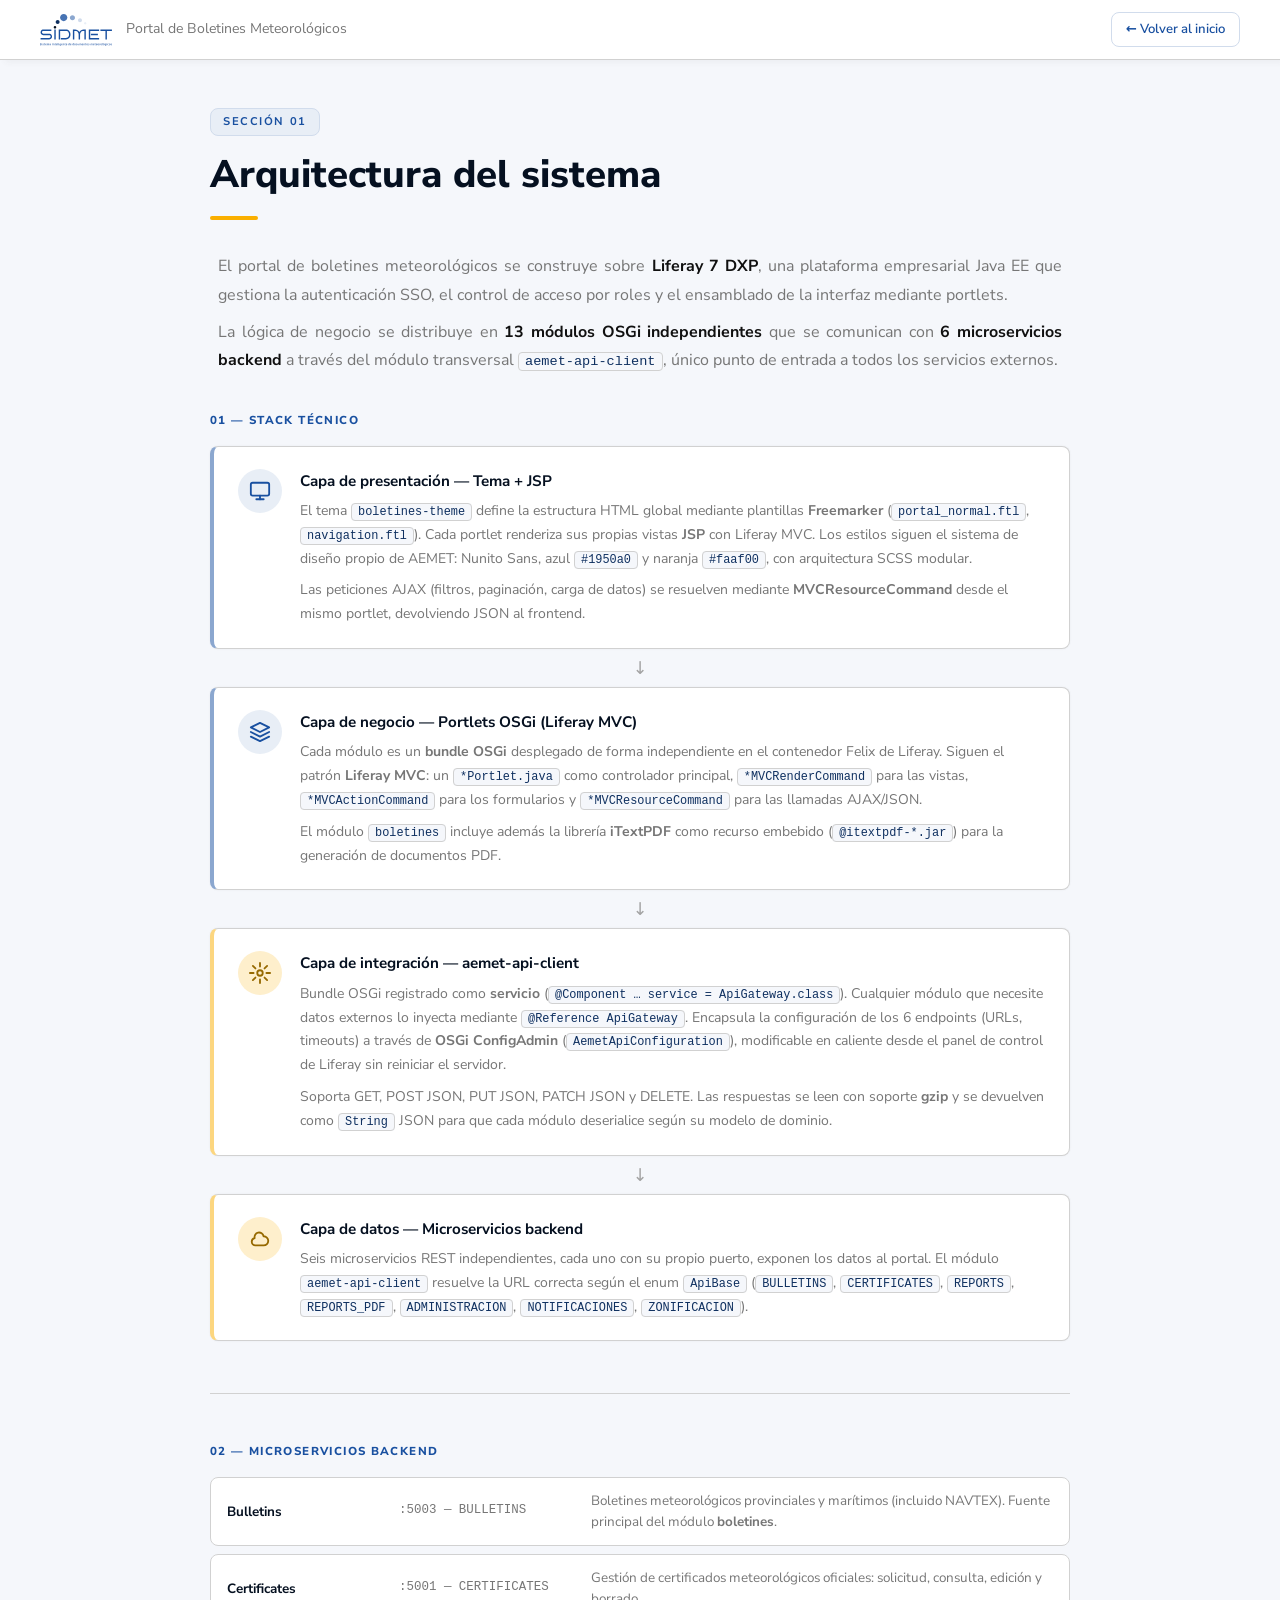
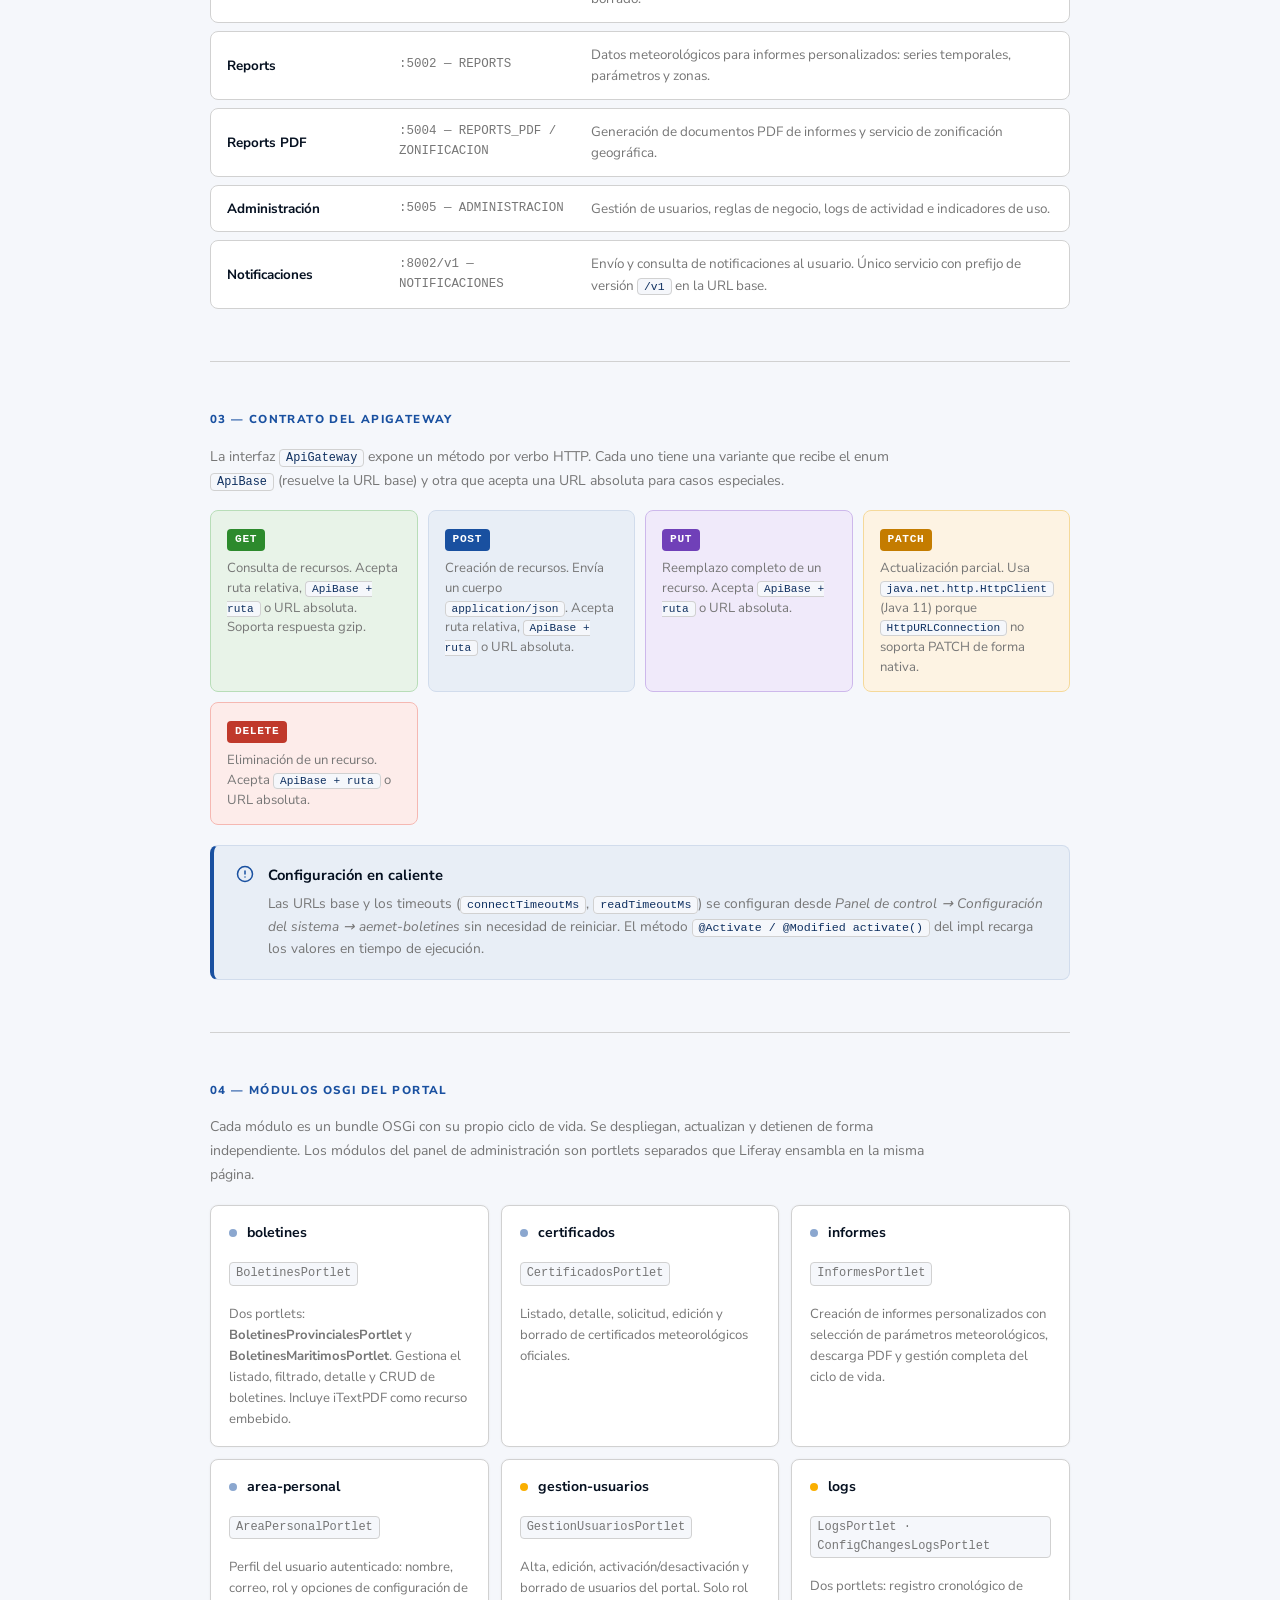
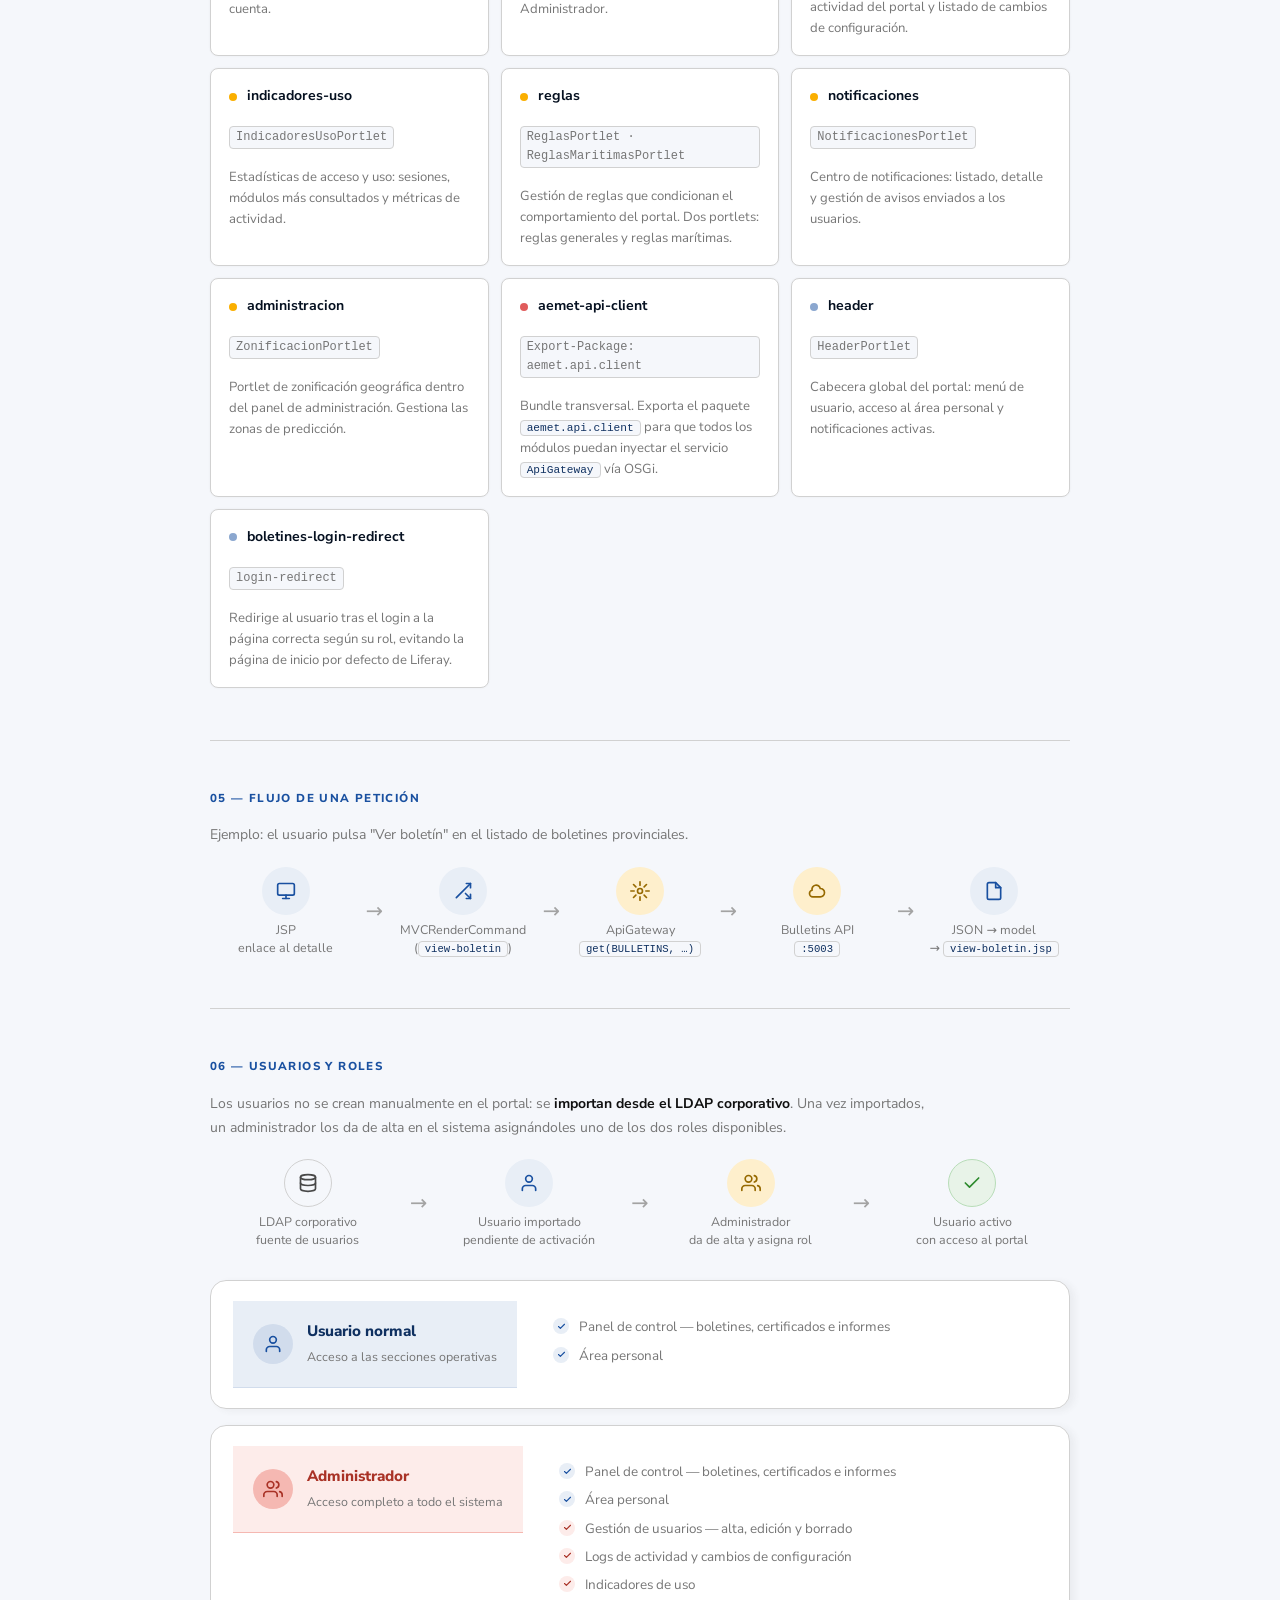
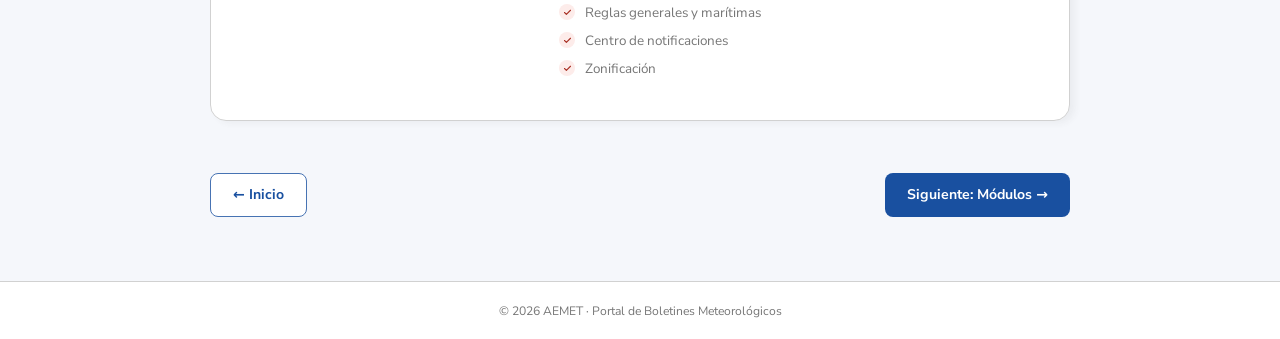
==== arquitectura.html @ 23fde0a8 "Presentación inicial SIDMET Guía interactiva paso a paso del portal AEMET Boletines: boletines provi" ====
<!DOCTYPE html>
<html lang="es">
<head>
  <meta charset="UTF-8" />
  <meta name="viewport" content="width=device-width, initial-scale=1.0" />
  <title>Arquitectura del Sistema – AEMET Boletines</title>
  <link rel="preconnect" href="https://fonts.googleapis.com" />
  <link rel="preconnect" href="https://fonts.gstatic.com" crossorigin />
  <link href="https://fonts.googleapis.com/css2?family=Nunito+Sans:wght@300;400;600;700;800&display=swap" rel="stylesheet" />
  <link rel="stylesheet" href="css/styles.css" />
  <style>

    /* ---- Sección ---- */
    .arch-section {
      margin-bottom: 52px;
    }
    .arch-section-title {
      font-size: 0.72rem;
      font-weight: 800;
      letter-spacing: 0.12em;
      text-transform: uppercase;
      color: var(--blue-500);
      margin-bottom: 16px;
    }

    /* ---- Capas del stack ---- */
    .stack {
      display: flex;
      flex-direction: column;
      gap: 0;
    }
    .stack-layer {
      background: var(--bg-base);
      border: 1px solid var(--border-soft);
      border-left: 4px solid var(--blue-300);
      border-radius: var(--r-sm);
      padding: 22px 24px;
      display: flex;
      align-items: flex-start;
      gap: 18px;
      box-shadow: var(--shadow-xs);
      animation: fadeUp 0.4s ease both;
      transition: border-left-color var(--t-sm), box-shadow var(--t-sm);
    }
    .stack-layer:hover { border-left-color: var(--blue-500); box-shadow: var(--shadow-md); }
    .stack-layer.orange { border-left-color: var(--orange-300); }
    .stack-layer.orange:hover { border-left-color: var(--orange-500); }
    .stack-icon {
      flex-shrink: 0;
      width: 44px; height: 44px;
      border-radius: var(--r-xl);
      display: flex; align-items: center; justify-content: center;
    }
    .stack-body { flex: 1; }
    .stack-body h3 {
      font-size: 0.95rem; font-weight: 700; margin-bottom: 6px; color: var(--blue-900);
    }
    .stack-body p {
      font-size: 0.875rem; color: var(--text-sec); line-height: 1.7; margin: 0;
    }
    .stack-body p + p { margin-top: 8px; }
    .stack-arrow {
      display: flex; align-items: center; justify-content: center;
      padding: 5px 0; color: var(--grey-300); font-size: 1.1rem; user-select: none;
    }

    /* ---- Módulos grid ---- */
    .modules-grid {
      display: grid;
      grid-template-columns: repeat(auto-fill, minmax(260px, 1fr));
      gap: 12px;
    }
    .module-card {
      background: var(--bg-base);
      border: 1px solid var(--border-soft);
      border-radius: var(--r-sm);
      padding: 16px 18px;
      box-shadow: var(--shadow-xs);
      animation: fadeUp 0.35s ease both;
      transition: box-shadow var(--t-sm), border-color var(--t-sm);
    }
    .module-card:hover { box-shadow: var(--shadow-md); border-color: var(--blue-200); }
    .module-card-head {
      display: flex; align-items: center; gap: 10px; margin-bottom: 8px;
    }
    .module-dot {
      width: 8px; height: 8px; border-radius: 50%; flex-shrink: 0;
      background: var(--blue-300);
    }
    .module-dot.orange { background: var(--orange-500); }
    .module-dot.red { background: #e05c5c; }
    .module-card-name {
      font-size: 0.88rem; font-weight: 700; color: var(--blue-900);
    }
    .module-card-sym {
      font-size: 0.75rem; color: var(--text-sec); font-family: monospace;
      background: var(--grey-100); border: 1px solid var(--border-soft);
      border-radius: 4px; padding: 1px 6px; margin-bottom: 8px;
    }
    .module-card p {
      font-size: 0.82rem; color: var(--text-sec); line-height: 1.6; margin: 0;
    }

    /* ---- Microservicios table ---- */
    .services-list {
      display: flex;
      flex-direction: column;
      gap: 8px;
    }
    .service-row {
      display: grid;
      grid-template-columns: 160px 180px 1fr;
      gap: 12px;
      align-items: center;
      background: var(--bg-base);
      border: 1px solid var(--border-soft);
      border-radius: var(--r-sm);
      padding: 12px 16px;
      font-size: 0.84rem;
      animation: fadeUp 0.35s ease both;
    }
    .service-row:hover { border-color: var(--blue-200); }
    .service-name { font-weight: 700; color: var(--blue-900); }
    .service-url  { font-family: monospace; font-size: 0.78rem; color: var(--text-sec); }
    .service-desc { color: var(--text-sec); }
    @media (max-width: 680px) {
      .service-row { grid-template-columns: 1fr; }
    }

    /* ---- HTTP methods ---- */
    .methods-grid {
      display: grid;
      grid-template-columns: repeat(auto-fill, minmax(180px, 1fr));
      gap: 10px;
    }
    .method-card {
      border-radius: var(--r-sm);
      padding: 14px 16px;
      animation: fadeUp 0.35s ease both;
    }
    .method-badge {
      display: inline-block;
      font-size: 0.7rem; font-weight: 800; letter-spacing: 0.06em;
      font-family: monospace;
      padding: 2px 8px; border-radius: 4px; margin-bottom: 8px;
    }
    .method-card.get   { background: #e8f3e8; border: 1px solid #b8ddb8; }
    .method-card.get   .method-badge { background: #2d8a2d; color: #fff; }
    .method-card.post  { background: var(--blue-100); border: 1px solid var(--blue-200); }
    .method-card.post  .method-badge { background: var(--blue-500); color: #fff; }
    .method-card.patch { background: #fdf3e3; border: 1px solid #f5d99a; }
    .method-card.patch .method-badge { background: #c47c00; color: #fff; }
    .method-card.put   { background: #f0eafa; border: 1px solid #cdb8eb; }
    .method-card.put   .method-badge { background: #7040b8; color: #fff; }
    .method-card.delete{ background: #fdecea; border: 1px solid #f5b8b2; }
    .method-card.delete .method-badge { background: #c0392b; color: #fff; }
    .method-card p { font-size: 0.82rem; color: var(--text-sec); margin: 0; line-height: 1.5; }

    /* ---- Roles ---- */
    .roles-grid {
      display: flex;
      flex-direction: column;
      gap: 16px;
    }
    .role-card {
      background: var(--bg-base);
      border: 1px solid var(--border-soft);
      border-radius: var(--r-md);
      overflow: hidden;
      box-shadow: var(--shadow-sm);
      animation: fadeUp 0.35s ease both;
      transition: box-shadow var(--t-sm);
    }
    .role-card:hover { box-shadow: var(--shadow-md); }
    .role-card-header {
      display: flex;
      align-items: center;
      gap: 14px;
      padding: 18px 20px;
    }
    .role-card-header.user  { background: var(--blue-100); border-bottom: 1px solid var(--blue-200); }
    .role-card-header.admin { background: #fdecea; border-bottom: 1px solid #f5b8b2; }
    .role-card-avatar {
      width: 40px; height: 40px; border-radius: 50%;
      display: flex; align-items: center; justify-content: center;
      flex-shrink: 0;
    }
    .role-card-header.user  .role-card-avatar { background: var(--blue-200); }
    .role-card-header.admin .role-card-avatar { background: #f5b8b2; }
    .role-card-header-body {}
    .role-card-header-body strong {
      display: block; font-size: 0.95rem; font-weight: 800; color: var(--blue-900);
    }
    .role-card-header.user  .role-card-header-body strong { color: var(--blue-700); }
    .role-card-header.admin .role-card-header-body strong { color: #a93226; }
    .role-card-header-body span {
      font-size: 0.78rem; color: var(--text-sec);
    }
    .role-card-body { padding: 16px 20px 20px; }
    .role-perm-list { list-style: none; margin: 0; padding: 0; display: flex; flex-direction: column; gap: 8px; }
    .role-perm-list li {
      display: flex; align-items: flex-start; gap: 10px;
      font-size: 0.84rem; color: var(--text-sec); line-height: 1.5;
    }
    .role-perm-list li .perm-icon {
      flex-shrink: 0; margin-top: 1px;
      width: 16px; height: 16px; border-radius: 50%;
      display: flex; align-items: center; justify-content: center;
    }
    .role-perm-list.user-perms  li .perm-icon { background: var(--blue-100); }
    .role-perm-list.admin-perms li .perm-icon { background: #fdecea; }
    .role-perm-list.admin-perms li.shared .perm-icon { background: var(--blue-100); }
    .role-perm-list li .perm-icon svg { width: 9px; height: 9px; }

    /* ---- Flow diagram ---- */
    .flow {
      display: flex;
      flex-wrap: wrap;
      gap: 0;
      align-items: center;
    }
    .flow-step {
      display: flex;
      flex-direction: column;
      align-items: center;
      text-align: center;
      gap: 6px;
      flex: 1;
      min-width: 100px;
    }
    .flow-circle {
      width: 48px; height: 48px;
      border-radius: 50%;
      display: flex; align-items: center; justify-content: center;
      font-size: 0.78rem; font-weight: 800; flex-shrink: 0;
    }
    .flow-label { font-size: 0.78rem; color: var(--text-sec); line-height: 1.4; }
    .flow-arrow {
      color: var(--grey-300); font-size: 1.3rem; padding: 0 4px; flex-shrink: 0;
      align-self: center;
    }
    @media (max-width: 600px) {
      .flow { flex-direction: column; }
      .flow-arrow { transform: rotate(90deg); }
    }

    /* ---- Info box ---- */
    .info-box {
      display: flex;
      align-items: flex-start;
      gap: 14px;
      background: var(--blue-100);
      border: 1px solid var(--blue-200);
      border-left: 4px solid var(--blue-500);
      border-radius: var(--r-sm);
      padding: 18px 22px;
      margin-bottom: 40px;
      animation: fadeUp 0.4s ease 0.1s both;
    }
    .info-box-icon { flex-shrink: 0; margin-top: 1px; color: var(--blue-500); }
    .info-box strong { display: block; font-size: 0.92rem; font-weight: 700; margin-bottom: 5px; color: var(--blue-900); }
    .info-box p { font-size: 0.86rem; color: var(--text-sec); line-height: 1.65; margin: 0; }

    /* ---- Page nav ---- */
    .page-nav-footer {
      display: flex; justify-content: space-between;
      gap: 12px; flex-wrap: wrap; margin-top: 12px;
    }
    .page-nav-btn {
      display: inline-flex; align-items: center;
      padding: 10px 22px; border-radius: var(--r-sm);
      font-size: 0.88rem; font-weight: 700; font-family: var(--font);
      transition: var(--t-sm);
    }
    .page-nav-btn.primary  { background: var(--blue-500); color: var(--white); }
    .page-nav-btn.primary:hover  { background: var(--blue-700); transform: translateX(2px); }
    .page-nav-btn.secondary { border: 1px solid var(--blue-400); color: var(--blue-500); background: var(--white); }
    .page-nav-btn.secondary:hover { background: var(--blue-700); border-color: var(--blue-700); color: var(--white); }

    /* ---- Divider ---- */
    .section-divider {
      border: none; border-top: 1px solid var(--border-soft); margin: 48px 0;
    }
    code {
      font-family: monospace; font-size: 0.85em;
      background: var(--grey-100); border: 1px solid var(--border-soft);
      border-radius: 4px; padding: 1px 6px; color: var(--blue-700);
    }
  </style>
</head>
<body>

  <header class="site-header">
    <div class="header-inner">
      <a href="index.html"><img class="site-logo" src="img/logo.svg" alt="AEMET" /></a>
      <span class="header-subtitle">Portal de Boletines Meteorológicos</span>
    </div>
    <a href="index.html" class="back-btn">← Volver al inicio</a>
  </header>

  <main class="page-wrapper">
    <div class="page-container">

      <div class="page-tag">Sección 01</div>
      <h1 class="page-title">Arquitectura del sistema</h1>
      <div class="page-divider"></div>

      <p style="font-size:1rem;color:var(--text-sec);line-height:1.8;margin-bottom:8px;text-align:justify;padding:0 8px;">
        El portal de boletines meteorológicos se construye sobre <strong style="color:var(--text-base)">Liferay 7 DXP</strong>,
        una plataforma empresarial Java EE que gestiona la autenticación SSO, el control de acceso por roles y el
        ensamblado de la interfaz mediante portlets.
      </p>
      <p style="font-size:1rem;color:var(--text-sec);line-height:1.8;margin-bottom:36px;text-align:justify;padding:0 8px;">
        La lógica de negocio se distribuye en <strong style="color:var(--text-base)">13 módulos OSGi independientes</strong>
        que se comunican con <strong style="color:var(--text-base)">6 microservicios backend</strong> a través del módulo
        transversal <code>aemet-api-client</code>, único punto de entrada a todos los servicios externos.
      </p>


      <!-- ═══════════════════════════════════════════
           1. STACK DE CAPAS
      ════════════════════════════════════════════ -->
      <div class="arch-section">
        <div class="arch-section-title">01 — Stack técnico</div>

        <div class="stack">

          <div class="stack-layer" style="animation-delay:0s">
            <div class="stack-icon" style="background:var(--blue-100);">
              <svg xmlns="http://www.w3.org/2000/svg" width="22" height="22" viewBox="0 0 24 24" fill="none" stroke="#1950a0" stroke-width="2" stroke-linecap="round" stroke-linejoin="round"><rect x="2" y="3" width="20" height="14" rx="2"/><line x1="8" y1="21" x2="16" y2="21"/><line x1="12" y1="17" x2="12" y2="21"/></svg>
            </div>
            <div class="stack-body">
              <h3>Capa de presentación — Tema + JSP</h3>
              <p>El tema <code>boletines-theme</code> define la estructura HTML global mediante plantillas <strong>Freemarker</strong>
                (<code>portal_normal.ftl</code>, <code>navigation.ftl</code>). Cada portlet renderiza sus propias vistas
                <strong>JSP</strong> con Liferay MVC. Los estilos siguen el sistema de diseño propio de AEMET: Nunito Sans,
                azul <code>#1950a0</code> y naranja <code>#faaf00</code>, con arquitectura SCSS modular.</p>
              <p>Las peticiones AJAX (filtros, paginación, carga de datos) se resuelven mediante
                <strong>MVCResourceCommand</strong> desde el mismo portlet, devolviendo JSON al frontend.</p>
            </div>
          </div>

          <div class="stack-arrow">↓</div>

          <div class="stack-layer" style="animation-delay:0.07s">
            <div class="stack-icon" style="background:var(--blue-100);">
              <svg xmlns="http://www.w3.org/2000/svg" width="22" height="22" viewBox="0 0 24 24" fill="none" stroke="#1950a0" stroke-width="2" stroke-linecap="round" stroke-linejoin="round"><path d="M12 2L2 7l10 5 10-5-10-5z"/><path d="M2 17l10 5 10-5"/><path d="M2 12l10 5 10-5"/></svg>
            </div>
            <div class="stack-body">
              <h3>Capa de negocio — Portlets OSGi (Liferay MVC)</h3>
              <p>Cada módulo es un <strong>bundle OSGi</strong> desplegado de forma independiente en el contenedor Felix de
                Liferay. Siguen el patrón <strong>Liferay MVC</strong>: un <code>*Portlet.java</code> como controlador
                principal, <code>*MVCRenderCommand</code> para las vistas, <code>*MVCActionCommand</code> para los
                formularios y <code>*MVCResourceCommand</code> para las llamadas AJAX/JSON.</p>
              <p>El módulo <code>boletines</code> incluye además la librería <strong>iTextPDF</strong> como recurso
                embebido (<code>@itextpdf-*.jar</code>) para la generación de documentos PDF.</p>
            </div>
          </div>

          <div class="stack-arrow">↓</div>

          <div class="stack-layer orange" style="animation-delay:0.14s">
            <div class="stack-icon" style="background:var(--orange-200);">
              <svg xmlns="http://www.w3.org/2000/svg" width="22" height="22" viewBox="0 0 24 24" fill="none" stroke="#966900" stroke-width="2" stroke-linecap="round" stroke-linejoin="round"><circle cx="12" cy="12" r="3"/><path d="M12 1v4M12 19v4M4.22 4.22l2.83 2.83M16.95 16.95l2.83 2.83M1 12h4M19 12h4M4.22 19.78l2.83-2.83M16.95 7.05l2.83-2.83"/></svg>
            </div>
            <div class="stack-body">
              <h3>Capa de integración — aemet-api-client</h3>
              <p>Bundle OSGi registrado como <strong>servicio</strong> (<code>@Component … service = ApiGateway.class</code>).
                Cualquier módulo que necesite datos externos lo inyecta mediante <code>@Reference ApiGateway</code>.
                Encapsula la configuración de los 6 endpoints (URLs, timeouts) a través de <strong>OSGi ConfigAdmin</strong>
                (<code>AemetApiConfiguration</code>), modificable en caliente desde el panel de control de Liferay sin
                reiniciar el servidor.</p>
              <p>Soporta GET, POST JSON, PUT JSON, PATCH JSON y DELETE. Las respuestas se leen con soporte
                <strong>gzip</strong> y se devuelven como <code>String</code> JSON para que cada módulo
                deserialice según su modelo de dominio.</p>
            </div>
          </div>

          <div class="stack-arrow">↓</div>

          <div class="stack-layer orange" style="animation-delay:0.21s">
            <div class="stack-icon" style="background:var(--orange-200);">
              <svg xmlns="http://www.w3.org/2000/svg" width="22" height="22" viewBox="0 0 24 24" fill="none" stroke="#966900" stroke-width="2" stroke-linecap="round" stroke-linejoin="round"><path d="M3 15a4 4 0 004 4h9a5 5 0 10-.1-9.999 5.002 5.002 0 10-9.78 2.096A4.001 4.001 0 003 15z"/></svg>
            </div>
            <div class="stack-body">
              <h3>Capa de datos — Microservicios backend</h3>
              <p>Seis microservicios REST independientes, cada uno con su propio puerto, exponen los datos al portal.
                El módulo <code>aemet-api-client</code> resuelve la URL correcta según el enum <code>ApiBase</code>
                (<code>BULLETINS</code>, <code>CERTIFICATES</code>, <code>REPORTS</code>, <code>REPORTS_PDF</code>,
                <code>ADMINISTRACION</code>, <code>NOTIFICACIONES</code>, <code>ZONIFICACION</code>).</p>
            </div>
          </div>

        </div>
      </div>

      <hr class="section-divider" />


      <!-- ═══════════════════════════════════════════
           2. MICROSERVICIOS
      ════════════════════════════════════════════ -->
      <div class="arch-section">
        <div class="arch-section-title">02 — Microservicios backend</div>

        <div class="services-list">
          <div class="service-row" style="animation-delay:0s">
            <span class="service-name">Bulletins</span>
            <span class="service-url">:5003 — BULLETINS</span>
            <span class="service-desc">Boletines meteorológicos provinciales y marítimos (incluido NAVTEX). Fuente principal del módulo <strong>boletines</strong>.</span>
          </div>
          <div class="service-row" style="animation-delay:0.05s">
            <span class="service-name">Certificates</span>
            <span class="service-url">:5001 — CERTIFICATES</span>
            <span class="service-desc">Gestión de certificados meteorológicos oficiales: solicitud, consulta, edición y borrado.</span>
          </div>
          <div class="service-row" style="animation-delay:0.10s">
            <span class="service-name">Reports</span>
            <span class="service-url">:5002 — REPORTS</span>
            <span class="service-desc">Datos meteorológicos para informes personalizados: series temporales, parámetros y zonas.</span>
          </div>
          <div class="service-row" style="animation-delay:0.15s">
            <span class="service-name">Reports PDF</span>
            <span class="service-url">:5004 — REPORTS_PDF / ZONIFICACION</span>
            <span class="service-desc">Generación de documentos PDF de informes y servicio de zonificación geográfica.</span>
          </div>
          <div class="service-row" style="animation-delay:0.20s">
            <span class="service-name">Administración</span>
            <span class="service-url">:5005 — ADMINISTRACION</span>
            <span class="service-desc">Gestión de usuarios, reglas de negocio, logs de actividad e indicadores de uso.</span>
          </div>
          <div class="service-row" style="animation-delay:0.25s">
            <span class="service-name">Notificaciones</span>
            <span class="service-url">:8002/v1 — NOTIFICACIONES</span>
            <span class="service-desc">Envío y consulta de notificaciones al usuario. Único servicio con prefijo de versión <code>/v1</code> en la URL base.</span>
          </div>
        </div>
      </div>

      <hr class="section-divider" />


      <!-- ═══════════════════════════════════════════
           3. MÉTODOS HTTP — ApiGateway
      ════════════════════════════════════════════ -->
      <div class="arch-section">
        <div class="arch-section-title">03 — Contrato del ApiGateway</div>

        <p style="font-size:0.875rem;color:var(--text-sec);line-height:1.7;margin-bottom:18px;max-width:720px;">
          La interfaz <code>ApiGateway</code> expone un método por verbo HTTP. Cada uno tiene
          una variante que recibe el enum <code>ApiBase</code> (resuelve la URL base) y otra que acepta
          una URL absoluta para casos especiales.
        </p>

        <div class="methods-grid">
          <div class="method-card get" style="animation-delay:0s">
            <div class="method-badge">GET</div>
            <p>Consulta de recursos. Acepta ruta relativa, <code>ApiBase + ruta</code> o URL absoluta. Soporta respuesta gzip.</p>
          </div>
          <div class="method-card post" style="animation-delay:0.05s">
            <div class="method-badge">POST</div>
            <p>Creación de recursos. Envía un cuerpo <code>application/json</code>. Acepta ruta relativa, <code>ApiBase + ruta</code> o URL absoluta.</p>
          </div>
          <div class="method-card put" style="animation-delay:0.10s">
            <div class="method-badge">PUT</div>
            <p>Reemplazo completo de un recurso. Acepta <code>ApiBase + ruta</code> o URL absoluta.</p>
          </div>
          <div class="method-card patch" style="animation-delay:0.15s">
            <div class="method-badge">PATCH</div>
            <p>Actualización parcial. Usa <code>java.net.http.HttpClient</code> (Java 11) porque <code>HttpURLConnection</code> no soporta PATCH de forma nativa.</p>
          </div>
          <div class="method-card delete" style="animation-delay:0.20s">
            <div class="method-badge">DELETE</div>
            <p>Eliminación de un recurso. Acepta <code>ApiBase + ruta</code> o URL absoluta.</p>
          </div>
        </div>

        <div class="info-box" style="margin-top:20px;margin-bottom:0;">
          <div class="info-box-icon">
            <svg xmlns="http://www.w3.org/2000/svg" width="18" height="18" viewBox="0 0 24 24" fill="none" stroke="currentColor" stroke-width="2" stroke-linecap="round" stroke-linejoin="round"><circle cx="12" cy="12" r="10"/><line x1="12" y1="8" x2="12" y2="12"/><line x1="12" y1="16" x2="12.01" y2="16"/></svg>
          </div>
          <div>
            <strong>Configuración en caliente</strong>
            <p>Las URLs base y los timeouts (<code>connectTimeoutMs</code>, <code>readTimeoutMs</code>) se configuran desde
              <em>Panel de control → Configuración del sistema → aemet-boletines</em> sin necesidad de reiniciar.
              El método <code>@Activate / @Modified activate()</code> del impl recarga los valores en tiempo de ejecución.</p>
          </div>
        </div>
      </div>

      <hr class="section-divider" />


      <!-- ═══════════════════════════════════════════
           4. MÓDULOS OSGi
      ════════════════════════════════════════════ -->
      <div class="arch-section">
        <div class="arch-section-title">04 — Módulos OSGi del portal</div>

        <p style="font-size:0.875rem;color:var(--text-sec);line-height:1.7;margin-bottom:18px;max-width:720px;">
          Cada módulo es un bundle OSGi con su propio ciclo de vida. Se despliegan, actualizan y detienen
          de forma independiente. Los módulos del panel de administración son portlets separados que
          Liferay ensambla en la misma página.
        </p>

        <div class="modules-grid">

          <div class="module-card" style="animation-delay:0s">
            <div class="module-card-head">
              <div class="module-dot"></div>
              <span class="module-card-name">boletines</span>
            </div>
            <div class="module-card-sym">BoletinesPortlet</div>
            <p>Dos portlets: <strong>BoletinesProvincialesPortlet</strong> y <strong>BoletinesMaritimosPortlet</strong>.
              Gestiona el listado, filtrado, detalle y CRUD de boletines. Incluye iTextPDF como recurso embebido.</p>
          </div>

          <div class="module-card" style="animation-delay:0.04s">
            <div class="module-card-head">
              <div class="module-dot"></div>
              <span class="module-card-name">certificados</span>
            </div>
            <div class="module-card-sym">CertificadosPortlet</div>
            <p>Listado, detalle, solicitud, edición y borrado de certificados meteorológicos oficiales.</p>
          </div>

          <div class="module-card" style="animation-delay:0.08s">
            <div class="module-card-head">
              <div class="module-dot"></div>
              <span class="module-card-name">informes</span>
            </div>
            <div class="module-card-sym">InformesPortlet</div>
            <p>Creación de informes personalizados con selección de parámetros meteorológicos, descarga PDF y gestión completa del ciclo de vida.</p>
          </div>

          <div class="module-card" style="animation-delay:0.12s">
            <div class="module-card-head">
              <div class="module-dot"></div>
              <span class="module-card-name">area-personal</span>
            </div>
            <div class="module-card-sym">AreaPersonalPortlet</div>
            <p>Perfil del usuario autenticado: nombre, correo, rol y opciones de configuración de cuenta.</p>
          </div>

          <div class="module-card" style="animation-delay:0.16s">
            <div class="module-card-head">
              <div class="module-dot orange"></div>
              <span class="module-card-name">gestion-usuarios</span>
            </div>
            <div class="module-card-sym">GestionUsuariosPortlet</div>
            <p>Alta, edición, activación/desactivación y borrado de usuarios del portal. Solo rol Administrador.</p>
          </div>

          <div class="module-card" style="animation-delay:0.20s">
            <div class="module-card-head">
              <div class="module-dot orange"></div>
              <span class="module-card-name">logs</span>
            </div>
            <div class="module-card-sym">LogsPortlet · ConfigChangesLogsPortlet</div>
            <p>Dos portlets: registro cronológico de actividad del portal y listado de cambios de configuración.</p>
          </div>

          <div class="module-card" style="animation-delay:0.24s">
            <div class="module-card-head">
              <div class="module-dot orange"></div>
              <span class="module-card-name">indicadores-uso</span>
            </div>
            <div class="module-card-sym">IndicadoresUsoPortlet</div>
            <p>Estadísticas de acceso y uso: sesiones, módulos más consultados y métricas de actividad.</p>
          </div>

          <div class="module-card" style="animation-delay:0.28s">
            <div class="module-card-head">
              <div class="module-dot orange"></div>
              <span class="module-card-name">reglas</span>
            </div>
            <div class="module-card-sym">ReglasPortlet · ReglasMaritimasPortlet</div>
            <p>Gestión de reglas que condicionan el comportamiento del portal. Dos portlets: reglas generales y reglas marítimas.</p>
          </div>

          <div class="module-card" style="animation-delay:0.32s">
            <div class="module-card-head">
              <div class="module-dot orange"></div>
              <span class="module-card-name">notificaciones</span>
            </div>
            <div class="module-card-sym">NotificacionesPortlet</div>
            <p>Centro de notificaciones: listado, detalle y gestión de avisos enviados a los usuarios.</p>
          </div>

          <div class="module-card" style="animation-delay:0.36s">
            <div class="module-card-head">
              <div class="module-dot orange"></div>
              <span class="module-card-name">administracion</span>
            </div>
            <div class="module-card-sym">ZonificacionPortlet</div>
            <p>Portlet de zonificación geográfica dentro del panel de administración. Gestiona las zonas de predicción.</p>
          </div>

          <div class="module-card" style="animation-delay:0.40s">
            <div class="module-card-head">
              <div class="module-dot red"></div>
              <span class="module-card-name">aemet-api-client</span>
            </div>
            <div class="module-card-sym">Export-Package: aemet.api.client</div>
            <p>Bundle transversal. Exporta el paquete <code>aemet.api.client</code> para que todos los módulos
              puedan inyectar el servicio <code>ApiGateway</code> vía OSGi.</p>
          </div>

          <div class="module-card" style="animation-delay:0.44s">
            <div class="module-card-head">
              <div class="module-dot"></div>
              <span class="module-card-name">header</span>
            </div>
            <div class="module-card-sym">HeaderPortlet</div>
            <p>Cabecera global del portal: menú de usuario, acceso al área personal y notificaciones activas.</p>
          </div>

          <div class="module-card" style="animation-delay:0.48s">
            <div class="module-card-head">
              <div class="module-dot"></div>
              <span class="module-card-name">boletines-login-redirect</span>
            </div>
            <div class="module-card-sym">login-redirect</div>
            <p>Redirige al usuario tras el login a la página correcta según su rol, evitando la página de inicio por defecto de Liferay.</p>
          </div>

        </div>
      </div>

      <hr class="section-divider" />


      <!-- ═══════════════════════════════════════════
           5. FLUJO DE UNA PETICIÓN
      ════════════════════════════════════════════ -->
      <div class="arch-section">
        <div class="arch-section-title">05 — Flujo de una petición</div>

        <p style="font-size:0.875rem;color:var(--text-sec);line-height:1.7;margin-bottom:20px;max-width:720px;">
          Ejemplo: el usuario pulsa "Ver boletín" en el listado de boletines provinciales.
        </p>

        <div class="flow">
          <div class="flow-step">
            <div class="flow-circle" style="background:var(--blue-100);color:var(--blue-500);">
              <svg xmlns="http://www.w3.org/2000/svg" width="20" height="20" viewBox="0 0 24 24" fill="none" stroke="currentColor" stroke-width="2" stroke-linecap="round" stroke-linejoin="round"><rect x="2" y="3" width="20" height="14" rx="2"/><line x1="8" y1="21" x2="16" y2="21"/><line x1="12" y1="17" x2="12" y2="21"/></svg>
            </div>
            <div class="flow-label">JSP<br/>enlace al detalle</div>
          </div>
          <div class="flow-arrow">→</div>
          <div class="flow-step">
            <div class="flow-circle" style="background:var(--blue-100);color:var(--blue-500);">
              <svg xmlns="http://www.w3.org/2000/svg" width="20" height="20" viewBox="0 0 24 24" fill="none" stroke="currentColor" stroke-width="2" stroke-linecap="round" stroke-linejoin="round"><polyline points="16 3 21 3 21 8"/><line x1="4" y1="20" x2="21" y2="3"/><polyline points="21 16 21 21 16 21"/><line x1="15" y1="15" x2="21" y2="21"/></svg>
            </div>
            <div class="flow-label">MVCRenderCommand<br/>(<code>view-boletin</code>)</div>
          </div>
          <div class="flow-arrow">→</div>
          <div class="flow-step">
            <div class="flow-circle" style="background:var(--orange-200);color:var(--orange-700);">
              <svg xmlns="http://www.w3.org/2000/svg" width="20" height="20" viewBox="0 0 24 24" fill="none" stroke="currentColor" stroke-width="2" stroke-linecap="round" stroke-linejoin="round"><circle cx="12" cy="12" r="3"/><path d="M12 1v4M12 19v4M4.22 4.22l2.83 2.83M16.95 16.95l2.83 2.83M1 12h4M19 12h4M4.22 19.78l2.83-2.83M16.95 7.05l2.83-2.83"/></svg>
            </div>
            <div class="flow-label">ApiGateway<br/><code>get(BULLETINS, …)</code></div>
          </div>
          <div class="flow-arrow">→</div>
          <div class="flow-step">
            <div class="flow-circle" style="background:var(--orange-200);color:var(--orange-700);">
              <svg xmlns="http://www.w3.org/2000/svg" width="20" height="20" viewBox="0 0 24 24" fill="none" stroke="currentColor" stroke-width="2" stroke-linecap="round" stroke-linejoin="round"><path d="M3 15a4 4 0 004 4h9a5 5 0 10-.1-9.999 5.002 5.002 0 10-9.78 2.096A4.001 4.001 0 003 15z"/></svg>
            </div>
            <div class="flow-label">Bulletins API<br/><code>:5003</code></div>
          </div>
          <div class="flow-arrow">→</div>
          <div class="flow-step">
            <div class="flow-circle" style="background:var(--blue-100);color:var(--blue-500);">
              <svg xmlns="http://www.w3.org/2000/svg" width="20" height="20" viewBox="0 0 24 24" fill="none" stroke="currentColor" stroke-width="2" stroke-linecap="round" stroke-linejoin="round"><path d="M14 2H6a2 2 0 0 0-2 2v16a2 2 0 0 0 2 2h12a2 2 0 0 0 2-2V8z"/><polyline points="14 2 14 8 20 8"/></svg>
            </div>
            <div class="flow-label">JSON → model<br/>→ <code>view-boletin.jsp</code></div>
          </div>
        </div>
      </div>

      <hr class="section-divider" />


      <!-- ═══════════════════════════════════════════
           6. ROLES DE USUARIO
      ════════════════════════════════════════════ -->
      <div class="arch-section">
        <div class="arch-section-title">06 — Usuarios y roles</div>

        <p style="font-size:0.875rem;color:var(--text-sec);line-height:1.7;margin-bottom:20px;max-width:720px;">
          Los usuarios no se crean manualmente en el portal: se <strong style="color:var(--text-base)">importan desde el LDAP corporativo</strong>.
          Una vez importados, un administrador los da de alta en el sistema asignándoles uno de los dos roles disponibles.
        </p>

        <!-- Flujo de alta -->
        <div class="flow" style="margin-bottom:32px;">
          <div class="flow-step">
            <div class="flow-circle" style="background:var(--grey-100);color:var(--grey-500);border:1px solid var(--border-soft);">
              <svg xmlns="http://www.w3.org/2000/svg" width="20" height="20" viewBox="0 0 24 24" fill="none" stroke="currentColor" stroke-width="2" stroke-linecap="round" stroke-linejoin="round"><ellipse cx="12" cy="5" rx="9" ry="3"/><path d="M21 12c0 1.66-4 3-9 3s-9-1.34-9-3"/><path d="M3 5v14c0 1.66 4 3 9 3s9-1.34 9-3V5"/></svg>
            </div>
            <div class="flow-label">LDAP corporativo<br/>fuente de usuarios</div>
          </div>
          <div class="flow-arrow">→</div>
          <div class="flow-step">
            <div class="flow-circle" style="background:var(--blue-100);color:var(--blue-500);">
              <svg xmlns="http://www.w3.org/2000/svg" width="20" height="20" viewBox="0 0 24 24" fill="none" stroke="currentColor" stroke-width="2" stroke-linecap="round" stroke-linejoin="round"><path d="M20 21v-2a4 4 0 0 0-4-4H8a4 4 0 0 0-4 4v2"/><circle cx="12" cy="7" r="4"/></svg>
            </div>
            <div class="flow-label">Usuario importado<br/>pendiente de activación</div>
          </div>
          <div class="flow-arrow">→</div>
          <div class="flow-step">
            <div class="flow-circle" style="background:var(--orange-200);color:var(--orange-700);">
              <svg xmlns="http://www.w3.org/2000/svg" width="20" height="20" viewBox="0 0 24 24" fill="none" stroke="currentColor" stroke-width="2" stroke-linecap="round" stroke-linejoin="round"><path d="M17 21v-2a4 4 0 0 0-4-4H5a4 4 0 0 0-4 4v2"/><circle cx="9" cy="7" r="4"/><path d="M23 21v-2a4 4 0 0 0-3-3.87"/><path d="M16 3.13a4 4 0 0 1 0 7.75"/></svg>
            </div>
            <div class="flow-label">Administrador<br/>da de alta y asigna rol</div>
          </div>
          <div class="flow-arrow">→</div>
          <div class="flow-step">
            <div class="flow-circle" style="background:#e8f3e8;color:#2d8a2d;border:1px solid #b8ddb8;">
              <svg xmlns="http://www.w3.org/2000/svg" width="20" height="20" viewBox="0 0 24 24" fill="none" stroke="currentColor" stroke-width="2" stroke-linecap="round" stroke-linejoin="round"><polyline points="20 6 9 17 4 12"/></svg>
            </div>
            <div class="flow-label">Usuario activo<br/>con acceso al portal</div>
          </div>
        </div>

        <!-- Los dos roles -->
        <div class="roles-grid">

          <!-- Usuario normal -->
          <div class="role-card" style="animation-delay:0s">
            <div class="role-card-header user">
              <div class="role-card-avatar">
                <svg xmlns="http://www.w3.org/2000/svg" width="20" height="20" viewBox="0 0 24 24" fill="none" stroke="#1950a0" stroke-width="2" stroke-linecap="round" stroke-linejoin="round"><path d="M20 21v-2a4 4 0 0 0-4-4H8a4 4 0 0 0-4 4v2"/><circle cx="12" cy="7" r="4"/></svg>
              </div>
              <div class="role-card-header-body">
                <strong>Usuario normal</strong>
                <span>Acceso a las secciones operativas</span>
              </div>
            </div>
            <div class="role-card-body">
              <ul class="role-perm-list user-perms">
                <li>
                  <span class="perm-icon"><svg xmlns="http://www.w3.org/2000/svg" viewBox="0 0 24 24" fill="none" stroke="#1950a0" stroke-width="3" stroke-linecap="round" stroke-linejoin="round"><polyline points="20 6 9 17 4 12"/></svg></span>
                  Panel de control — boletines, certificados e informes
                </li>
                <li>
                  <span class="perm-icon"><svg xmlns="http://www.w3.org/2000/svg" viewBox="0 0 24 24" fill="none" stroke="#1950a0" stroke-width="3" stroke-linecap="round" stroke-linejoin="round"><polyline points="20 6 9 17 4 12"/></svg></span>
                  Área personal
                </li>
              </ul>
            </div>
          </div>

          <!-- Administrador -->
          <div class="role-card" style="animation-delay:0.1s">
            <div class="role-card-header admin">
              <div class="role-card-avatar">
                <svg xmlns="http://www.w3.org/2000/svg" width="20" height="20" viewBox="0 0 24 24" fill="none" stroke="#a93226" stroke-width="2" stroke-linecap="round" stroke-linejoin="round"><path d="M17 21v-2a4 4 0 0 0-4-4H5a4 4 0 0 0-4 4v2"/><circle cx="9" cy="7" r="4"/><path d="M23 21v-2a4 4 0 0 0-3-3.87"/><path d="M16 3.13a4 4 0 0 1 0 7.75"/></svg>
              </div>
              <div class="role-card-header-body">
                <strong>Administrador</strong>
                <span>Acceso completo a todo el sistema</span>
              </div>
            </div>
            <div class="role-card-body">
              <ul class="role-perm-list admin-perms">
                <li class="shared">
                  <span class="perm-icon"><svg xmlns="http://www.w3.org/2000/svg" viewBox="0 0 24 24" fill="none" stroke="#1950a0" stroke-width="3" stroke-linecap="round" stroke-linejoin="round"><polyline points="20 6 9 17 4 12"/></svg></span>
                  Panel de control — boletines, certificados e informes
                </li>
                <li class="shared">
                  <span class="perm-icon"><svg xmlns="http://www.w3.org/2000/svg" viewBox="0 0 24 24" fill="none" stroke="#1950a0" stroke-width="3" stroke-linecap="round" stroke-linejoin="round"><polyline points="20 6 9 17 4 12"/></svg></span>
                  Área personal
                </li>
                <li>
                  <span class="perm-icon"><svg xmlns="http://www.w3.org/2000/svg" viewBox="0 0 24 24" fill="none" stroke="#a93226" stroke-width="3" stroke-linecap="round" stroke-linejoin="round"><polyline points="20 6 9 17 4 12"/></svg></span>
                  Gestión de usuarios — alta, edición y borrado
                </li>
                <li>
                  <span class="perm-icon"><svg xmlns="http://www.w3.org/2000/svg" viewBox="0 0 24 24" fill="none" stroke="#a93226" stroke-width="3" stroke-linecap="round" stroke-linejoin="round"><polyline points="20 6 9 17 4 12"/></svg></span>
                  Logs de actividad y cambios de configuración
                </li>
                <li>
                  <span class="perm-icon"><svg xmlns="http://www.w3.org/2000/svg" viewBox="0 0 24 24" fill="none" stroke="#a93226" stroke-width="3" stroke-linecap="round" stroke-linejoin="round"><polyline points="20 6 9 17 4 12"/></svg></span>
                  Indicadores de uso
                </li>
                <li>
                  <span class="perm-icon"><svg xmlns="http://www.w3.org/2000/svg" viewBox="0 0 24 24" fill="none" stroke="#a93226" stroke-width="3" stroke-linecap="round" stroke-linejoin="round"><polyline points="20 6 9 17 4 12"/></svg></span>
                  Reglas generales y marítimas
                </li>
                <li>
                  <span class="perm-icon"><svg xmlns="http://www.w3.org/2000/svg" viewBox="0 0 24 24" fill="none" stroke="#a93226" stroke-width="3" stroke-linecap="round" stroke-linejoin="round"><polyline points="20 6 9 17 4 12"/></svg></span>
                  Centro de notificaciones
                </li>
                <li>
                  <span class="perm-icon"><svg xmlns="http://www.w3.org/2000/svg" viewBox="0 0 24 24" fill="none" stroke="#a93226" stroke-width="3" stroke-linecap="round" stroke-linejoin="round"><polyline points="20 6 9 17 4 12"/></svg></span>
                  Zonificación
                </li>
              </ul>
            </div>
          </div>

        </div>
      </div>


      <div class="page-nav-footer">
        <a href="index.html" class="page-nav-btn secondary">← Inicio</a>
        <a href="modulos.html" class="page-nav-btn primary">Siguiente: Módulos →</a>
      </div>

    </div>
  </main>

  <footer class="site-footer">
    <p>© 2026 AEMET · Portal de Boletines Meteorológicos</p>
  </footer>

  <script src="js/main.js"></script>
</body>
</html>
---- css/styles.css ----
/* =========================================================
   AEMET Boletines – Guía de Formación Usuario
   Design System – inspirado en el sistema boletines.aemet
   ========================================================= */

@import url('https://fonts.googleapis.com/css2?family=Nunito+Sans:wght@300;400;600;700;800&display=swap');

/* ---- Tokens (mismos valores que _variables.scss) ---- */
:root {
  /* Colores del sistema */
  --blue-900:   #051020;
  --blue-700:   #0f3060;
  --blue-500:   #1950a0;
  --blue-400:   #4773b3;
  --blue-300:   #8ba7cf;
  --blue-200:   #d1dcec;
  --blue-100:   #e8eef6;
  --blue-med:   #2d7dd2;
  --orange-700: #966900;
  --orange-500: #faaf00;
  --orange-300: #fcd67f;
  --orange-200: #feefcc;
  --grey-900:   #101010;
  --grey-500:   #484848;
  --grey-400:   #767676;
  --grey-300:   #a3a3a3;
  --grey-200:   #d1d1d1;
  --grey-100:   #f5f7fb;
  --white:      #ffffff;

  /* Semánticos */
  --bg-body:     var(--grey-100);
  --bg-base:     var(--white);
  --bg-accent:   var(--blue-100);
  --bg-header:   var(--white);

  --text-base:   var(--grey-900);
  --text-sec:    var(--grey-400);
  --text-inv:    var(--white);
  --text-accent: var(--blue-500);

  --border-soft: var(--grey-200);
  --border-acc:  var(--blue-300);
  --border-act:  var(--blue-med);

  /* Sombras exactas del sistema */
  --shadow-xs: 0px 0px 2px 0px rgba(72,72,72,0.08);
  --shadow-sm: 5px 2px 7px 0px rgba(72,72,72,0.06);
  --shadow-md: 0px 1px 4px 0px rgba(0,0,0,0.08);
  --shadow-lg: 1px 0px 5px 0px rgba(0,0,0,0.15);
  --shadow-xl: 0px 0px 6px 0px rgba(0,0,0,0.60);

  /* Radios exactos del sistema */
  --r-xl: 50px;
  --r-md: 16px;
  --r-sm: 8px;
  --r-xs: 4px;

  /* Transiciones */
  --t-sm: 150ms ease-in-out;
  --t-md: 300ms ease-in-out;

  --font: 'Nunito Sans', system-ui, sans-serif;
}

/* ---- Reset ---- */
*, *::before, *::after { box-sizing: border-box; margin: 0; padding: 0; }
html { scroll-behavior: smooth; }
body {
  font-family: var(--font);
  background-color: var(--bg-body);
  color: var(--text-base);
  min-height: 100vh;
  overflow-x: hidden;
  line-height: 1.6;
}
a { text-decoration: none; color: inherit; }
img { max-width: 100%; display: block; }

/* ---- Header ---- */
.site-header {
  background: var(--white);
  border-bottom: 1px solid var(--border-soft);
  padding: 0 40px;
  height: 60px;
  display: flex;
  align-items: center;
  gap: 16px;
  position: sticky;
  top: 0;
  z-index: 100;
  box-shadow: var(--shadow-sm);
}
.header-inner {
  display: flex;
  align-items: center;
  gap: 14px;
  flex: 1;
}
.site-logo {
  height: 32px;
  width: auto;
  display: block;
}
.header-subtitle {
  font-size: 0.88rem;
  color: var(--text-sec);
  font-weight: 400;
}
.back-btn {
  display: inline-flex;
  align-items: center;
  gap: 6px;
  margin-left: auto;
  font-size: 0.82rem;
  color: var(--blue-500);
  padding: 6px 14px;
  border: 1px solid var(--blue-200);
  border-radius: var(--r-sm);
  transition: var(--t-sm);
  font-weight: 600;
}
.back-btn:hover {
  color: var(--white);
  background: var(--blue-500);
  border-color: var(--blue-500);
}

/* ---- Hero / Main page ---- */
.hero-section {
  display: flex;
  justify-content: center;
  align-items: flex-start;
  min-height: calc(100vh - 60px);
  padding: 64px 24px 48px;
}
.hero-content { max-width: 960px; width: 100%; }

.hero-eyebrow {
  font-size: 0.72rem;
  font-weight: 700;
  letter-spacing: 0.18em;
  text-transform: uppercase;
  color: var(--blue-med);
  margin-bottom: 12px;
}
.hero-title {
  font-size: clamp(2rem, 4.5vw, 3rem);
  font-weight: 800;
  line-height: 1.2;
  margin-bottom: 14px;
  color: var(--blue-900);
}
.gradient-text {
  color: var(--blue-500);
}
.hero-desc {
  font-size: 1rem;
  color: var(--text-sec);
  margin-bottom: 48px;
  max-width: 500px;
  line-height: 1.7;
}

/* ---- Nav Cards Grid ---- */
.nav-grid {
  display: grid;
  grid-template-columns: repeat(auto-fit, minmax(280px, 1fr));
  gap: 20px;
}

/* Tarjeta con borde izquierdo naranja (patrón card-section del sistema) */
.nav-card {
  position: relative;
  display: flex;
  flex-direction: column;
  gap: 10px;
  padding: 28px 28px 22px 24px;
  background: var(--bg-base);
  border: 1px solid var(--border-soft);
  border-left: 4px solid var(--orange-300);
  border-radius: var(--r-md);
  cursor: pointer;
  transition: box-shadow var(--t-sm), border-color var(--t-sm), transform var(--t-md);
  overflow: hidden;
}
.nav-card:hover {
  box-shadow: var(--shadow-xl);
  border-left-color: var(--orange-500);
  transform: translateY(-3px);
}

.nav-card-icon {
  width: 44px; height: 44px;
  border-radius: var(--r-xl);
  background: var(--bg-accent);
  display: flex; align-items: center; justify-content: center;
  color: var(--blue-500);
  margin-bottom: 4px;
  flex-shrink: 0;
}
.nav-card-icon svg { width: 22px; height: 22px; }

.nav-card-number {
  position: absolute;
  top: 18px; right: 20px;
  font-size: 2.2rem;
  font-weight: 800;
  color: rgba(25,80,160,0.13);
  line-height: 1;
  pointer-events: none;
  user-select: none;
}
.nav-card-title {
  font-size: 1rem;
  font-weight: 700;
  color: var(--blue-900);
  line-height: 1.3;
}
.nav-card-desc {
  font-size: 0.85rem;
  color: var(--text-sec);
  line-height: 1.55;
  flex: 1;
}
.nav-card-arrow {
  font-size: 1.05rem;
  color: var(--blue-500);
  transition: transform var(--t-sm);
  align-self: flex-end;
}
.nav-card:hover .nav-card-arrow { transform: translateX(5px); }

/* ---- Sub-page Layout ---- */
.page-wrapper {
  min-height: calc(100vh - 60px);
  padding: 48px 24px 64px;
  display: flex;
  justify-content: center;
}
.page-container {
  max-width: 860px;
  width: 100%;
}
.page-tag {
  display: inline-block;
  font-size: 0.7rem;
  font-weight: 700;
  letter-spacing: 0.14em;
  text-transform: uppercase;
  color: var(--blue-500);
  background: var(--blue-100);
  border: 1px solid var(--blue-200);
  padding: 4px 12px;
  border-radius: var(--r-sm);
  margin-bottom: 16px;
}
.page-title {
  font-size: clamp(1.7rem, 3.5vw, 2.4rem);
  font-weight: 800;
  line-height: 1.2;
  margin-bottom: 8px;
  color: var(--blue-900);
}
.page-divider {
  width: 48px; height: 4px;
  background: var(--orange-500);
  border-radius: 2px;
  margin: 18px 0 32px;
}

/* ---- Content Card ---- */
.content-card {
  background: var(--bg-base);
  border: 1px solid var(--border-soft);
  border-radius: var(--r-md);
  padding: 32px 36px;
  margin-bottom: 20px;
  box-shadow: var(--shadow-md);
  animation: fadeUp 0.4s ease both;
}
.content-card p {
  font-size: 1rem;
  color: var(--text-sec);
  line-height: 1.8;
}
.content-card strong { color: var(--text-base); }

@keyframes fadeUp {
  from { opacity: 0; transform: translateY(16px); }
  to   { opacity: 1; transform: translateY(0); }
}

/* ---- Role Cards ---- */
.role-list { display: flex; flex-direction: column; gap: 14px; }
.role-card {
  display: flex;
  align-items: flex-start;
  gap: 16px;
  background: var(--bg-base);
  border: 1px solid var(--border-soft);
  border-radius: var(--r-sm);
  padding: 20px 22px;
  transition: border-color var(--t-sm), transform var(--t-sm);
  box-shadow: var(--shadow-xs);
  animation: fadeUp 0.4s ease both;
}
.role-card:hover { border-color: var(--blue-300); transform: translateX(3px); }
.role-icon {
  flex-shrink: 0;
  width: 44px; height: 44px;
  border-radius: var(--r-xl);
  display: flex; align-items: center; justify-content: center;
  font-size: 1.3rem;
}
.role-icon.blue   { background: var(--blue-100); }
.role-icon.orange { background: var(--orange-200); }
.role-icon.cyan   { background: rgba(45,125,210,0.1); }
.role-body h3 { font-size: 0.92rem; font-weight: 700; margin-bottom: 3px; color: var(--blue-900); }
.role-body p  { font-size: 0.85rem; color: var(--text-sec); line-height: 1.55; }

/* ---- Module Grid ---- */
.module-grid {
  display: grid;
  grid-template-columns: repeat(auto-fit, minmax(220px, 1fr));
  gap: 16px;
}
.module-card {
  background: var(--bg-base);
  border: 1px solid var(--border-soft);
  border-radius: var(--r-md);
  padding: 24px 20px;
  display: flex;
  flex-direction: column;
  align-items: flex-start;
  gap: 10px;
  transition: box-shadow var(--t-sm), transform var(--t-sm);
  box-shadow: var(--shadow-xs);
  animation: fadeUp 0.4s ease both;
}
.module-card:hover { box-shadow: var(--shadow-lg); transform: translateY(-2px); }
.module-icon {
  width: 44px; height: 44px;
  border-radius: var(--r-xl);
  display: flex; align-items: center; justify-content: center;
  font-size: 1.25rem;
}
.module-icon.c1 { background: var(--blue-100); }
.module-icon.c2 { background: rgba(45,125,210,0.1); }
.module-icon.c3 { background: var(--orange-200); }
.module-icon.c4 { background: rgba(39,115,18,0.1); }
.module-icon.c5 { background: rgba(160,85,251,0.08); }
.module-name { font-size: 0.95rem; font-weight: 700; color: var(--blue-900); }
.module-desc { font-size: 0.82rem; color: var(--text-sec); line-height: 1.55; }

/* ---- Section link cards (listado de módulos) ---- */
.section-list { display: flex; flex-direction: column; gap: 12px; }
.section-link-card {
  display: flex;
  align-items: center;
  justify-content: space-between;
  gap: 16px;
  background: var(--bg-base);
  border: 1px solid var(--border-soft);
  border-left: 4px solid var(--orange-300);
  border-radius: var(--r-sm);
  padding: 18px 22px;
  transition: box-shadow var(--t-sm), border-left-color var(--t-sm), transform var(--t-sm);
  box-shadow: var(--shadow-xs);
  animation: fadeUp 0.4s ease both;
}
.section-link-card:hover {
  box-shadow: var(--shadow-lg);
  border-left-color: var(--orange-500);
  transform: translateX(3px);
}
.section-link-left { display: flex; align-items: center; gap: 16px; }
.section-link-num {
  width: 34px; height: 34px;
  border-radius: var(--r-sm);
  background: var(--blue-500);
  display: flex; align-items: center; justify-content: center;
  font-size: 0.78rem; font-weight: 700; color: var(--white);
  flex-shrink: 0;
}
.section-link-name { font-size: 0.95rem; font-weight: 700; color: var(--blue-900); }
.section-link-meta { font-size: 0.78rem; color: var(--text-sec); margin-top: 2px; }
.section-link-arrow { color: var(--blue-500); font-size: 1.1rem; transition: transform var(--t-sm); }
.section-link-card:hover .section-link-arrow { transform: translateX(5px); }

/* ---- Gallery view ---- */
.gallery-header { margin-bottom: 32px; }
.gallery-grid {
  display: flex;
  flex-direction: column;
  gap: 24px;
}
.gallery-item {
  background: var(--bg-base);
  border: 1px solid var(--border-soft);
  border-radius: var(--r-md);
  overflow: hidden;
  box-shadow: var(--shadow-md);
  animation: fadeUp 0.4s ease both;
  transition: box-shadow var(--t-sm);
}
.gallery-item:hover { box-shadow: var(--shadow-lg); }

.gallery-item-header {
  padding: 14px 22px;
  border-bottom: 1px solid var(--border-soft);
  display: flex;
  align-items: center;
  gap: 12px;
  background: var(--bg-accent);
}
.gallery-item-step {
  font-size: 0.7rem;
  font-weight: 800;
  letter-spacing: 0.12em;
  color: var(--blue-500);
  text-transform: uppercase;
}
.gallery-item-title {
  font-size: 0.88rem;
  font-weight: 700;
  color: var(--blue-900);
}
.gallery-img-wrap { padding: 20px 22px 22px; }
.gallery-img-wrap img {
  width: 100%;
  border-radius: var(--r-sm);
  border: 1px solid var(--border-soft);
  box-shadow: var(--shadow-md);
  transition: transform var(--t-md);
  cursor: zoom-in;
}
.gallery-img-wrap img:hover { transform: scale(1.005); }

/* ---- Footer ---- */
.site-footer {
  text-align: center;
  padding: 20px;
  border-top: 1px solid var(--border-soft);
  font-size: 0.76rem;
  color: var(--grey-400);
  background: var(--bg-base);
}

/* ---- Responsive ---- */
@media (max-width: 640px) {
  .site-header { padding: 0 16px; }
  .hero-section, .page-wrapper { padding: 32px 16px 48px; }
  .content-card { padding: 22px 18px; }
  .nav-grid { grid-template-columns: 1fr; }
}
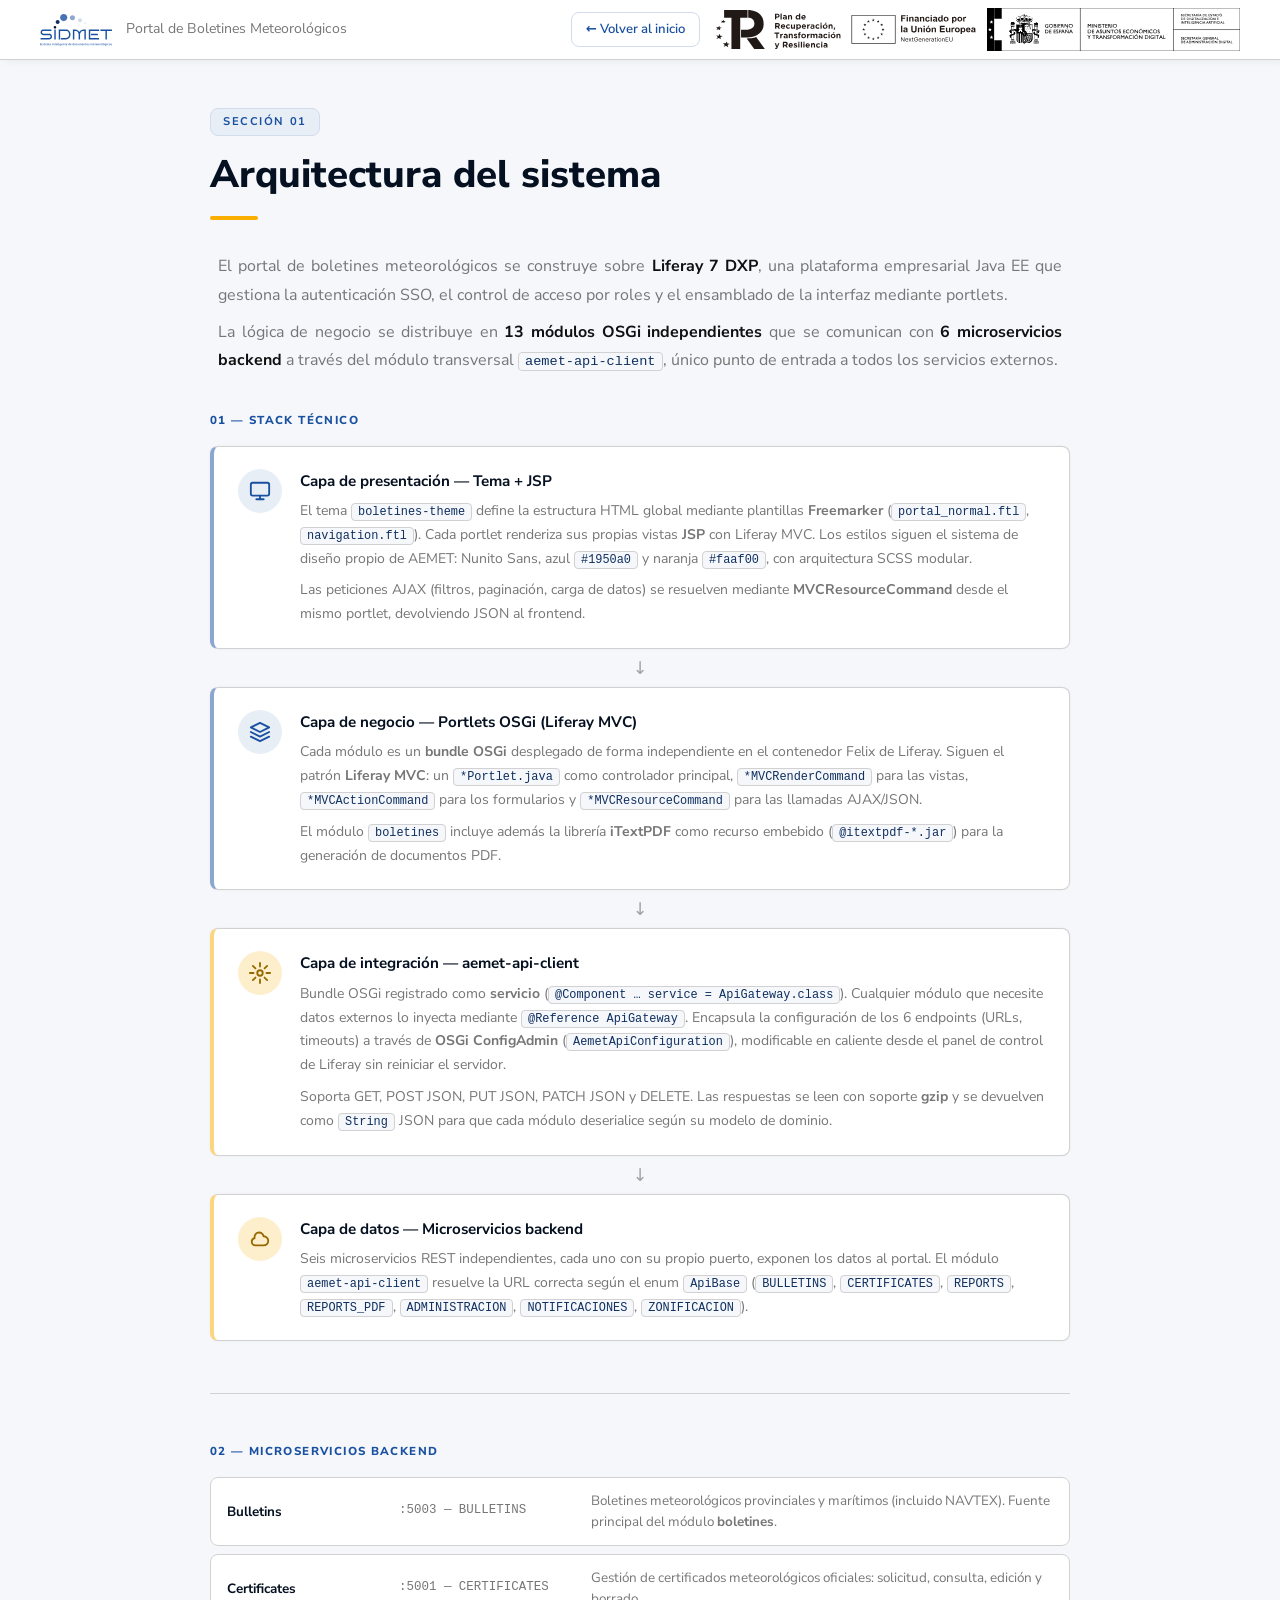
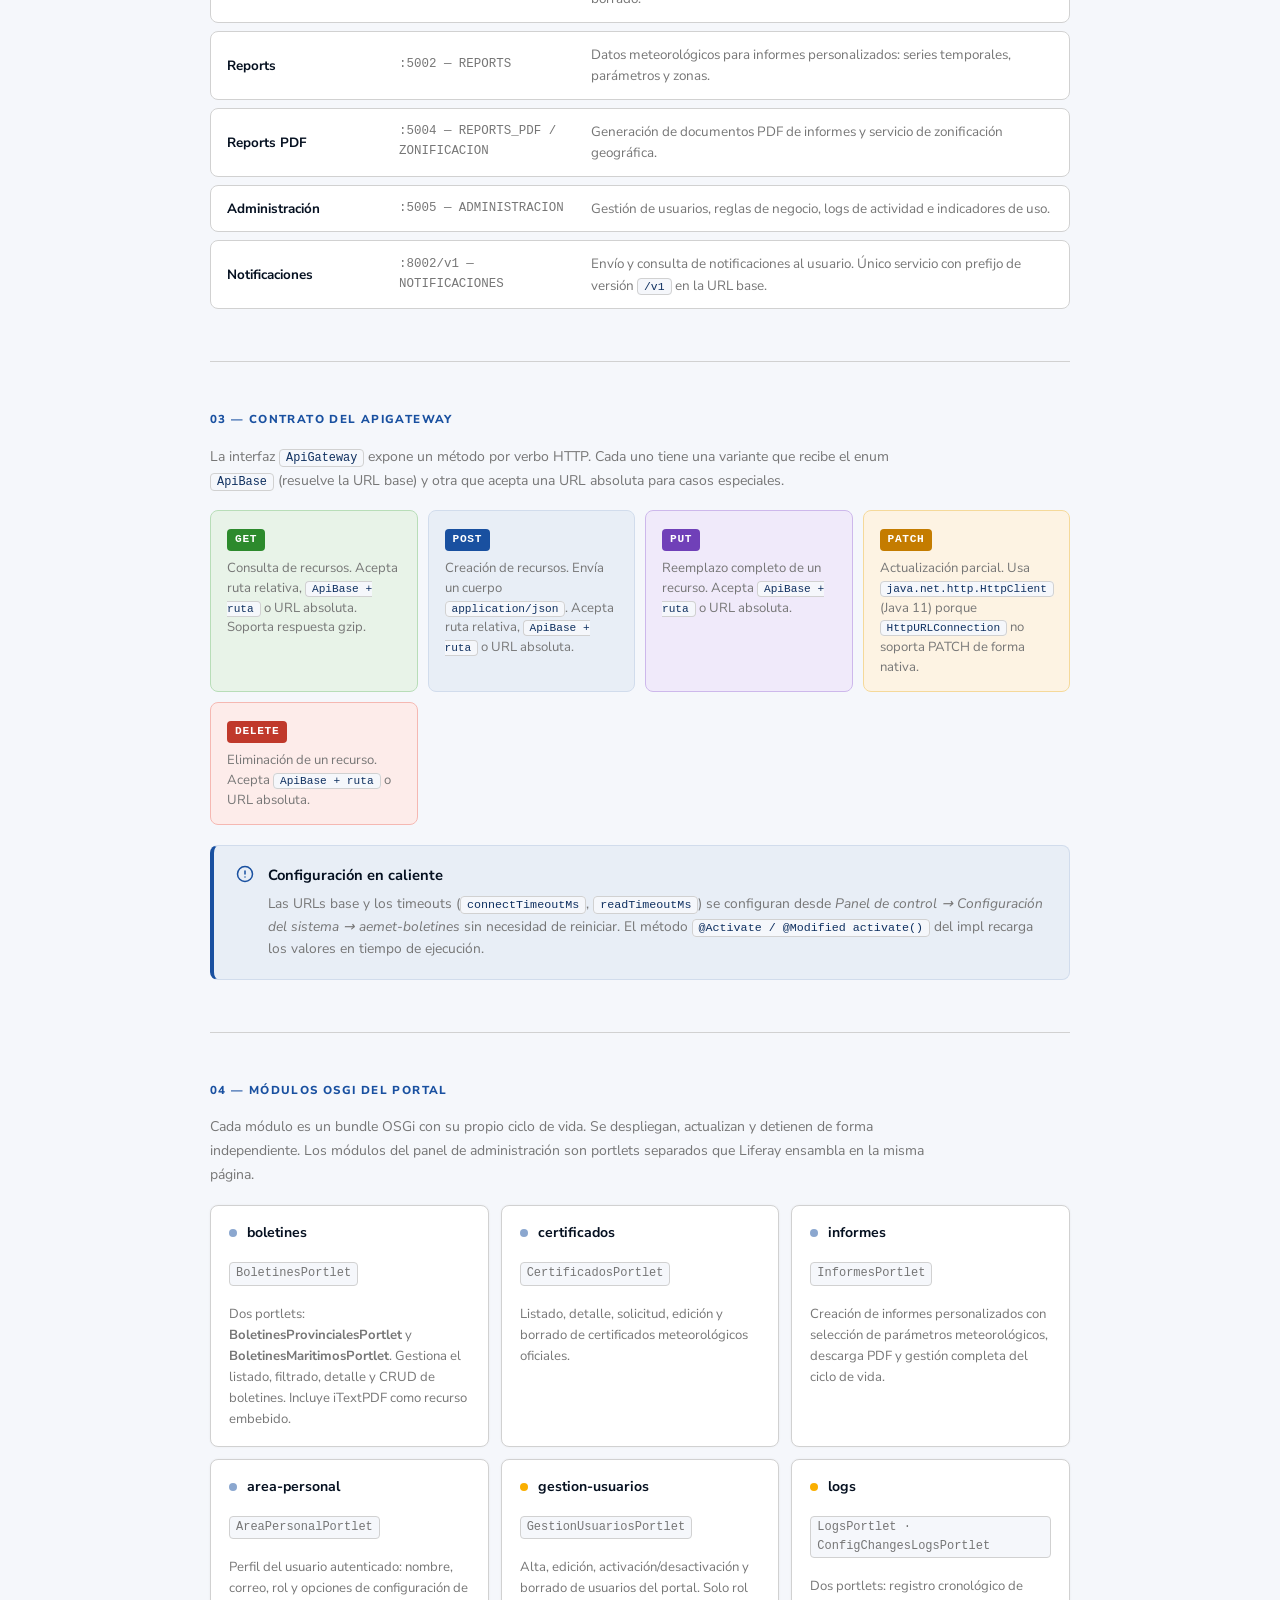
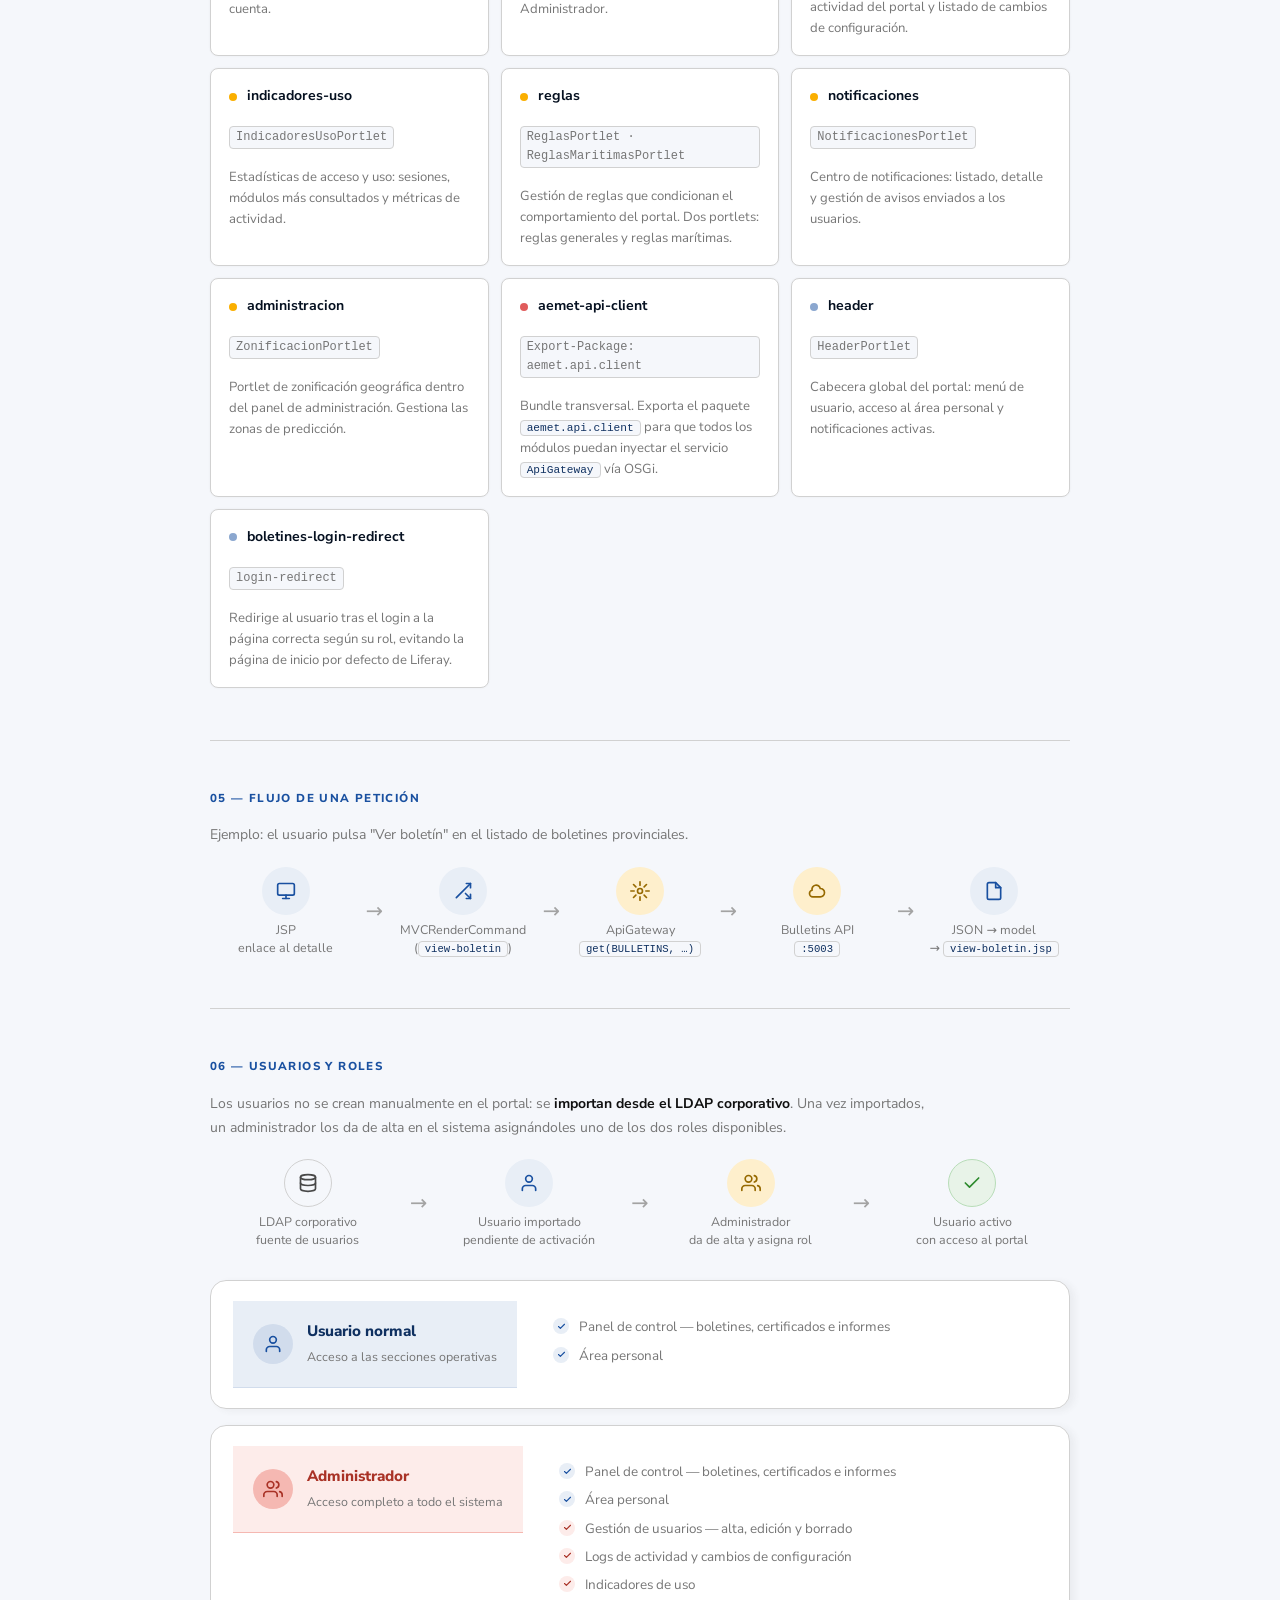
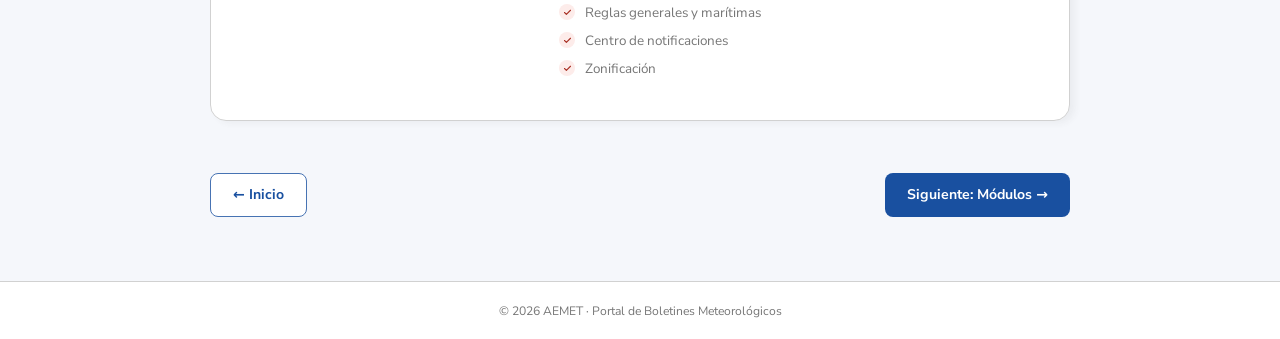
==== commit 464b0d1f: "Añadir logos institucionales a la cabecera Logos de Plan de Recuperación, Unión Europea y Secretaría" ====
--- a/arquitectura.html
+++ b/arquitectura.html
@@ -1,4 +1,4 @@
-<!DOCTYPE html>
+﻿<!DOCTYPE html>
 <html lang="es">
 <head>
   <meta charset="UTF-8" />
@@ -296,7 +296,13 @@
       <span class="header-subtitle">Portal de Boletines Meteorológicos</span>
     </div>
     <a href="index.html" class="back-btn">← Volver al inicio</a>
-  </header>
+  
+  <div class="header-logos">
+    <img src="img/logo_resiliencia_1.svg" alt="Plan de Recuperacion, Transformacion y Resiliencia" class="header-logo-inst" />
+    <img src="img/logo_UE_1.svg" alt="Financiado por la Union Europea NextGenerationEU" class="header-logo-inst header-logo-ue" />
+    <img src="img/logo_sgad.svg" alt="Secretaria General de Administracion Digital" class="header-logo-inst header-logo-sgad" />
+  </div>
+</header>
 
   <main class="page-wrapper">
     <div class="page-container">
--- a/css/styles.css
+++ b/css/styles.css
@@ -107,11 +107,34 @@
   color: var(--text-sec);
   font-weight: 400;
 }
+.header-logos {
+  display: flex;
+  align-items: center;
+  gap: 10px;
+  flex-shrink: 0;
+  margin-left: auto;
+}
+.header-logo-inst {
+  height: 40px;
+  width: auto;
+  display: block;
+  object-fit: contain;
+}
+.header-logo-ue {
+  height: 30px;
+}
+.header-logo-sgad {
+  height: 44px;
+}
+.header-logo-mterd {
+  height: 52px;
+  filter: grayscale(1);
+}
+
 .back-btn {
   display: inline-flex;
   align-items: center;
   gap: 6px;
-  margin-left: auto;
   font-size: 0.82rem;
   color: var(--blue-500);
   padding: 6px 14px;
@@ -181,10 +204,11 @@
   border-left: 4px solid var(--orange-300);
   border-radius: var(--r-md);
   cursor: pointer;
-  transition: box-shadow var(--t-sm), border-color var(--t-sm), transform var(--t-md);
+  transition: box-shadow var(--t-sm), border-color var(--t-sm), transform var(--t-md), background var(--t-sm);
   overflow: hidden;
 }
 .nav-card:hover {
+  background: var(--blue-100);
   box-shadow: var(--shadow-xl);
   border-left-color: var(--orange-500);
   transform: translateY(-3px);
@@ -448,6 +472,12 @@
 }
 
 /* ---- Responsive ---- */
+@media (max-width: 768px) {
+  .header-logo-inst { height: 28px; }
+  .header-logo-ue   { height: 22px; }
+  .header-logo-sgad { height: 32px; }
+  .header-logos { gap: 8px; }
+}
 @media (max-width: 640px) {
   .site-header { padding: 0 16px; }
   .hero-section, .page-wrapper { padding: 32px 16px 48px; }
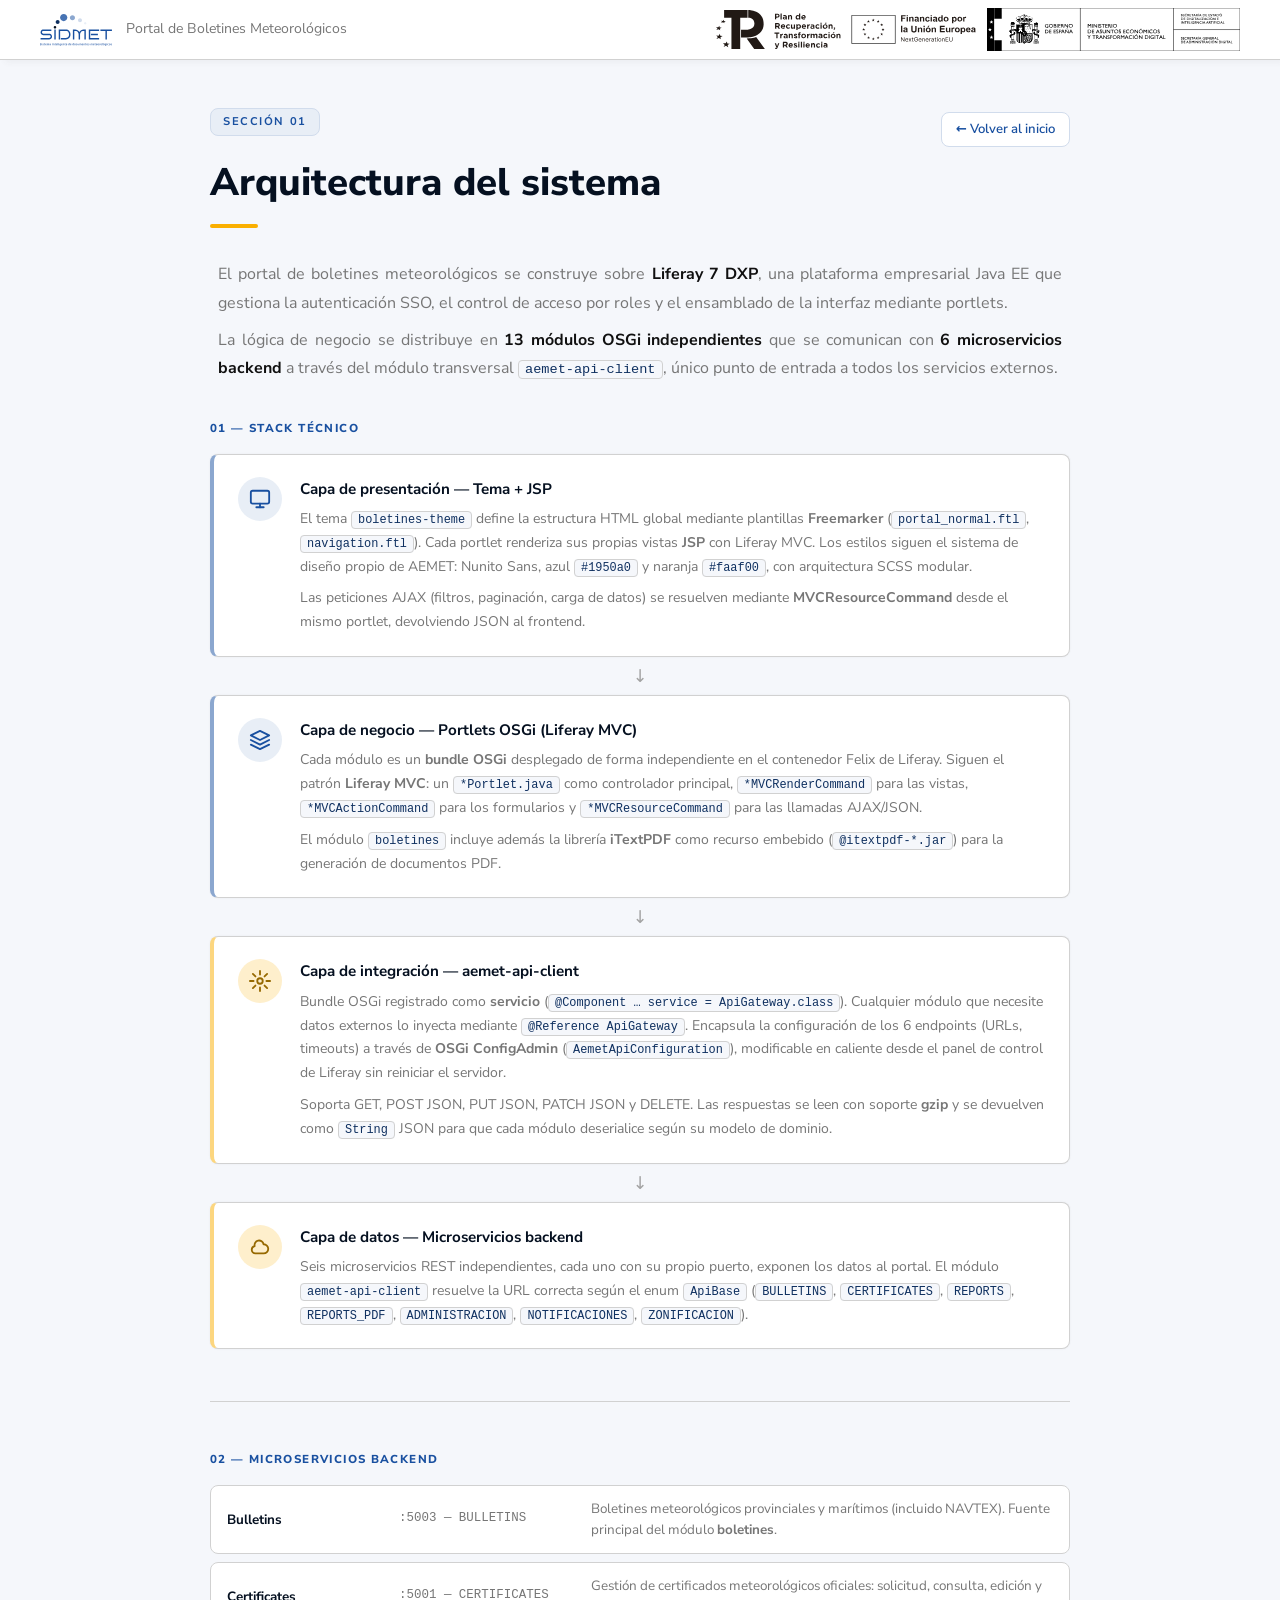
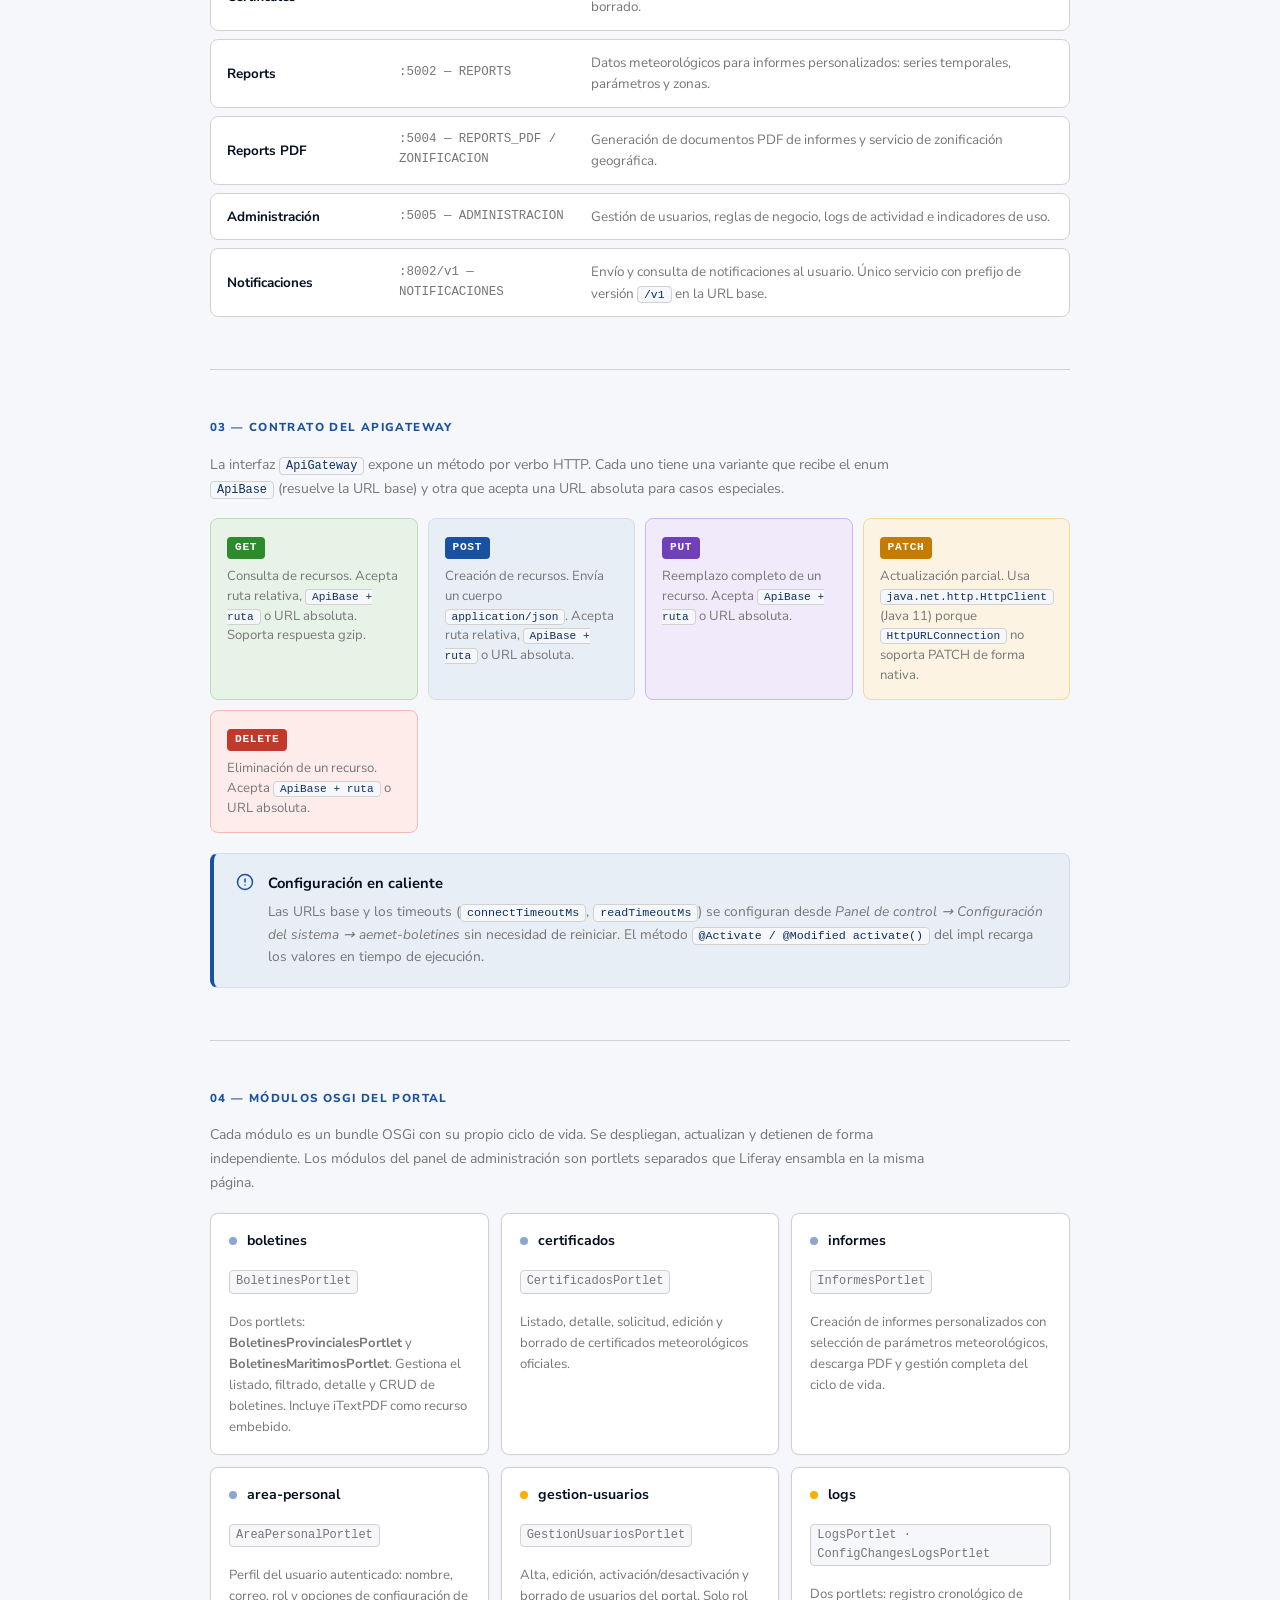
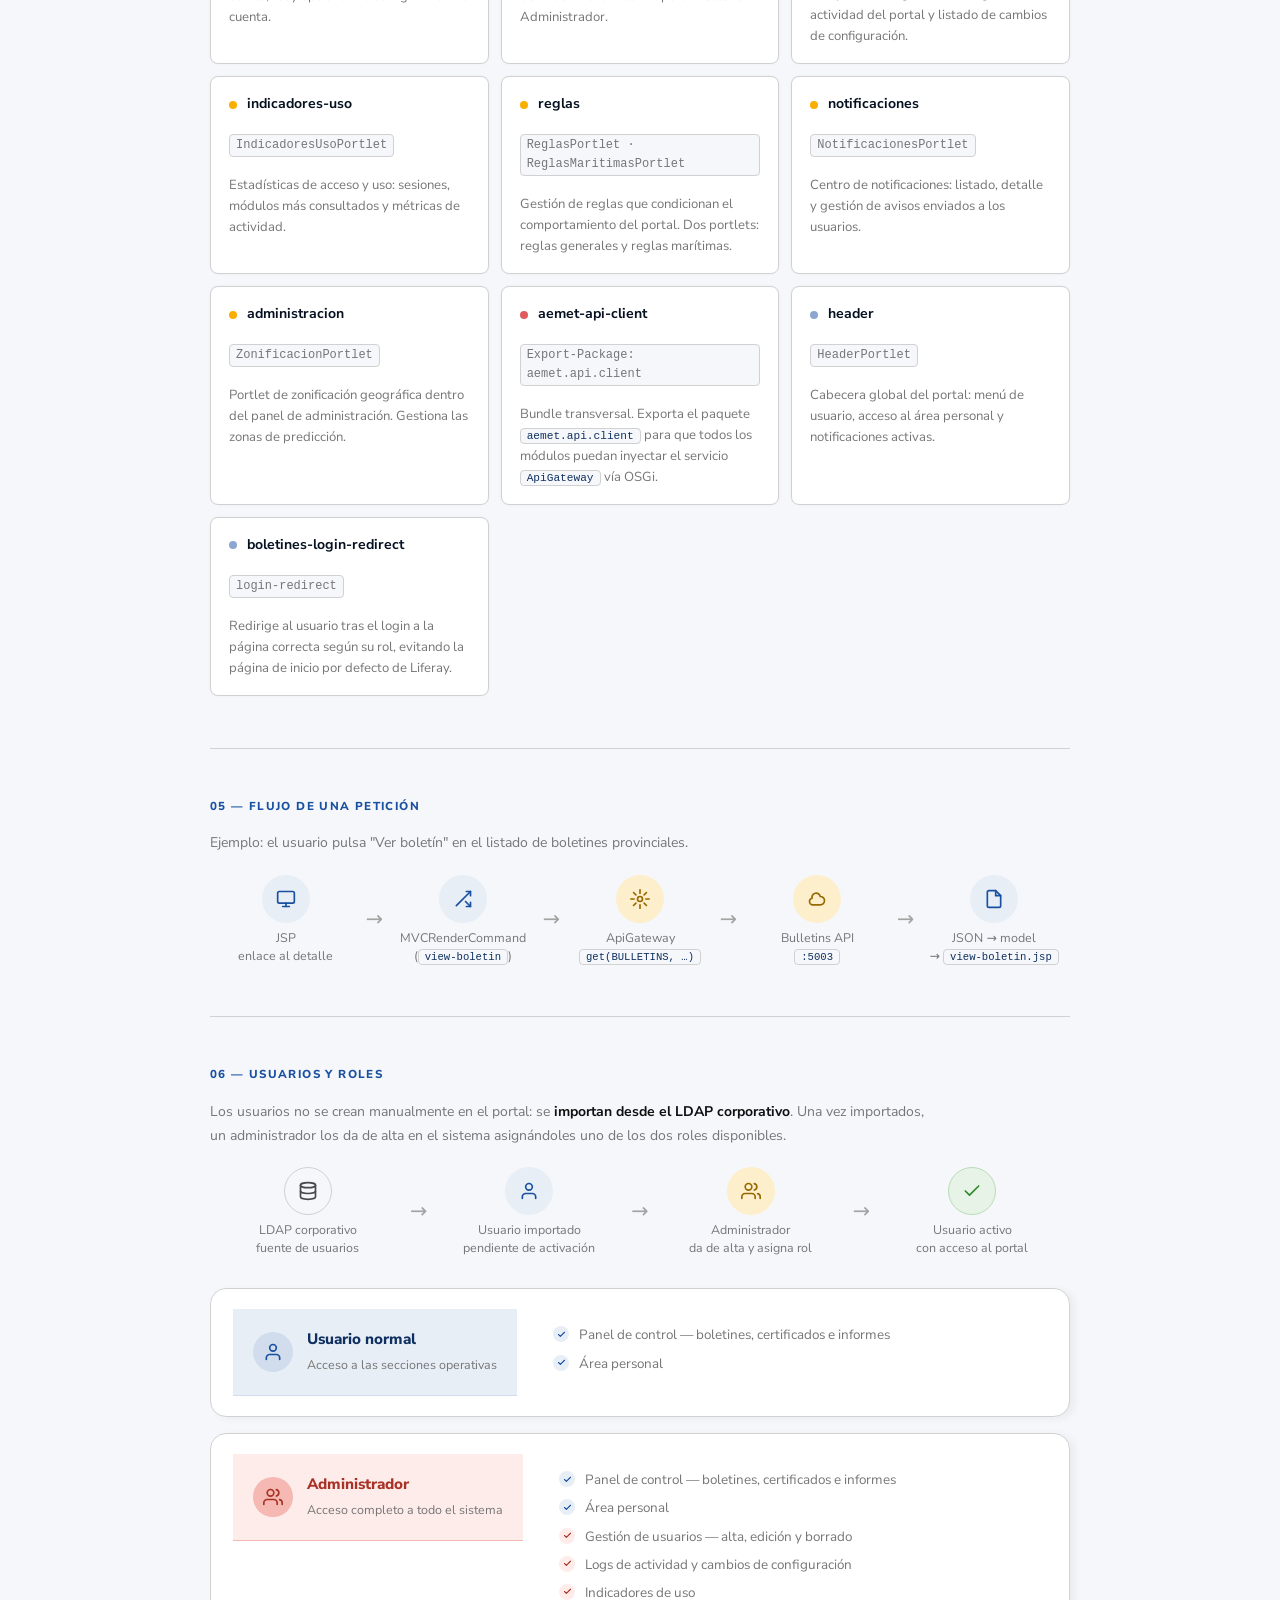
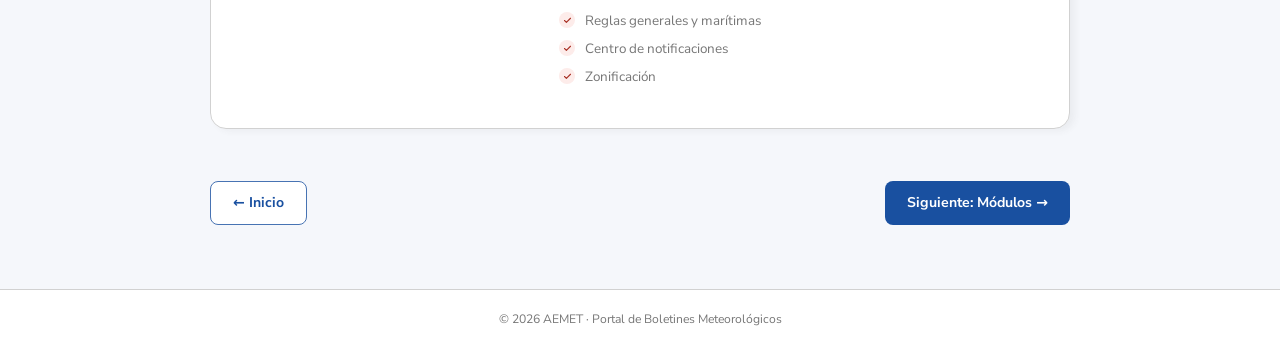
==== commit 77c76fba: "Botón volver al inicio en contenido, no en cabecera Mueve el botón 'Volver al inicio' al cuerpo de c" ====
--- a/arquitectura.html
+++ b/arquitectura.html
@@ -295,8 +295,6 @@
       <a href="index.html"><img class="site-logo" src="img/logo.svg" alt="AEMET" /></a>
       <span class="header-subtitle">Portal de Boletines Meteorológicos</span>
     </div>
-    <a href="index.html" class="back-btn">← Volver al inicio</a>
-  
   <div class="header-logos">
     <img src="img/logo_resiliencia_1.svg" alt="Plan de Recuperacion, Transformacion y Resiliencia" class="header-logo-inst" />
     <img src="img/logo_UE_1.svg" alt="Financiado por la Union Europea NextGenerationEU" class="header-logo-inst header-logo-ue" />
@@ -307,7 +305,10 @@
   <main class="page-wrapper">
     <div class="page-container">
 
-      <div class="page-tag">Sección 01</div>
+      <div style="display:flex;align-items:center;justify-content:space-between;margin-bottom:8px;">
+        <div class="page-tag">Sección 01</div>
+        <a href="index.html" class="back-btn">← Volver al inicio</a>
+      </div>
       <h1 class="page-title">Arquitectura del sistema</h1>
       <div class="page-divider"></div>
 
--- a/css/styles.css
+++ b/css/styles.css
@@ -137,6 +137,7 @@
   gap: 6px;
   font-size: 0.82rem;
   color: var(--blue-500);
+  background: var(--white);
   padding: 6px 14px;
   border: 1px solid var(--blue-200);
   border-radius: var(--r-sm);
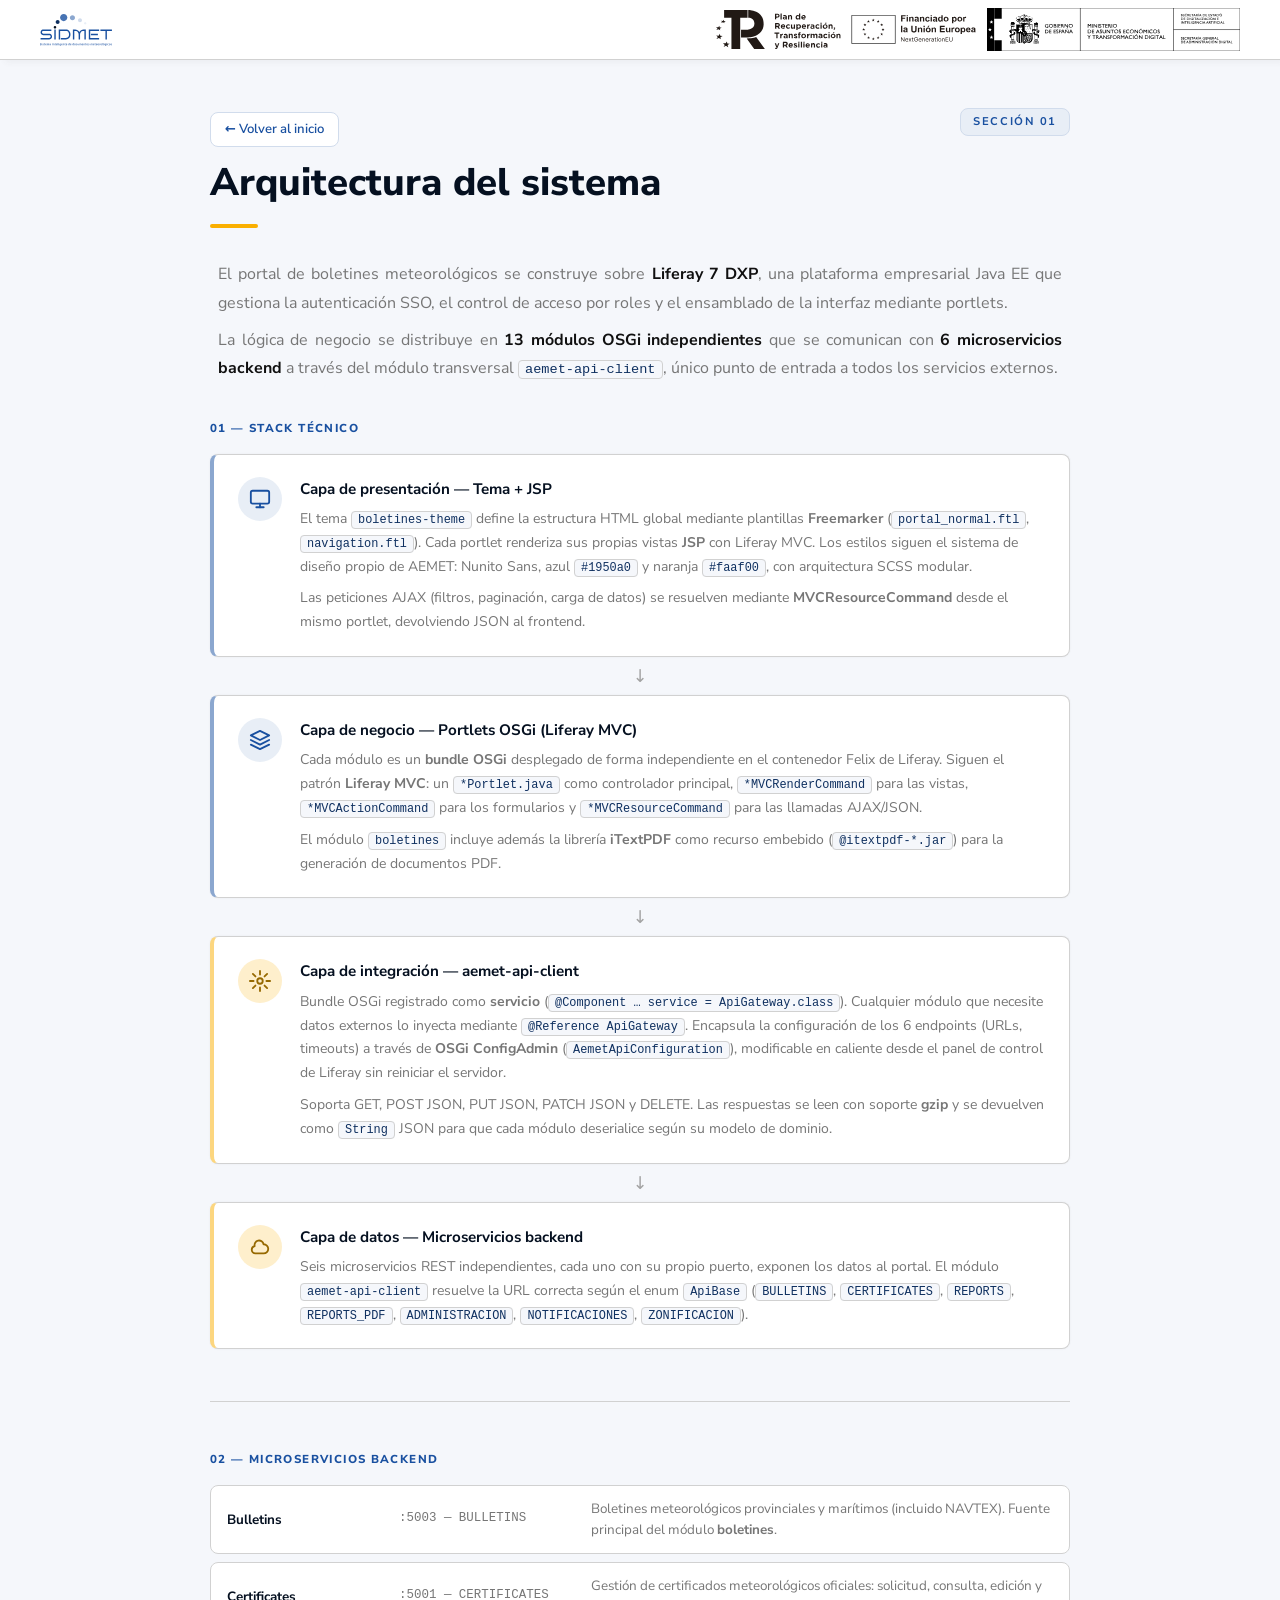
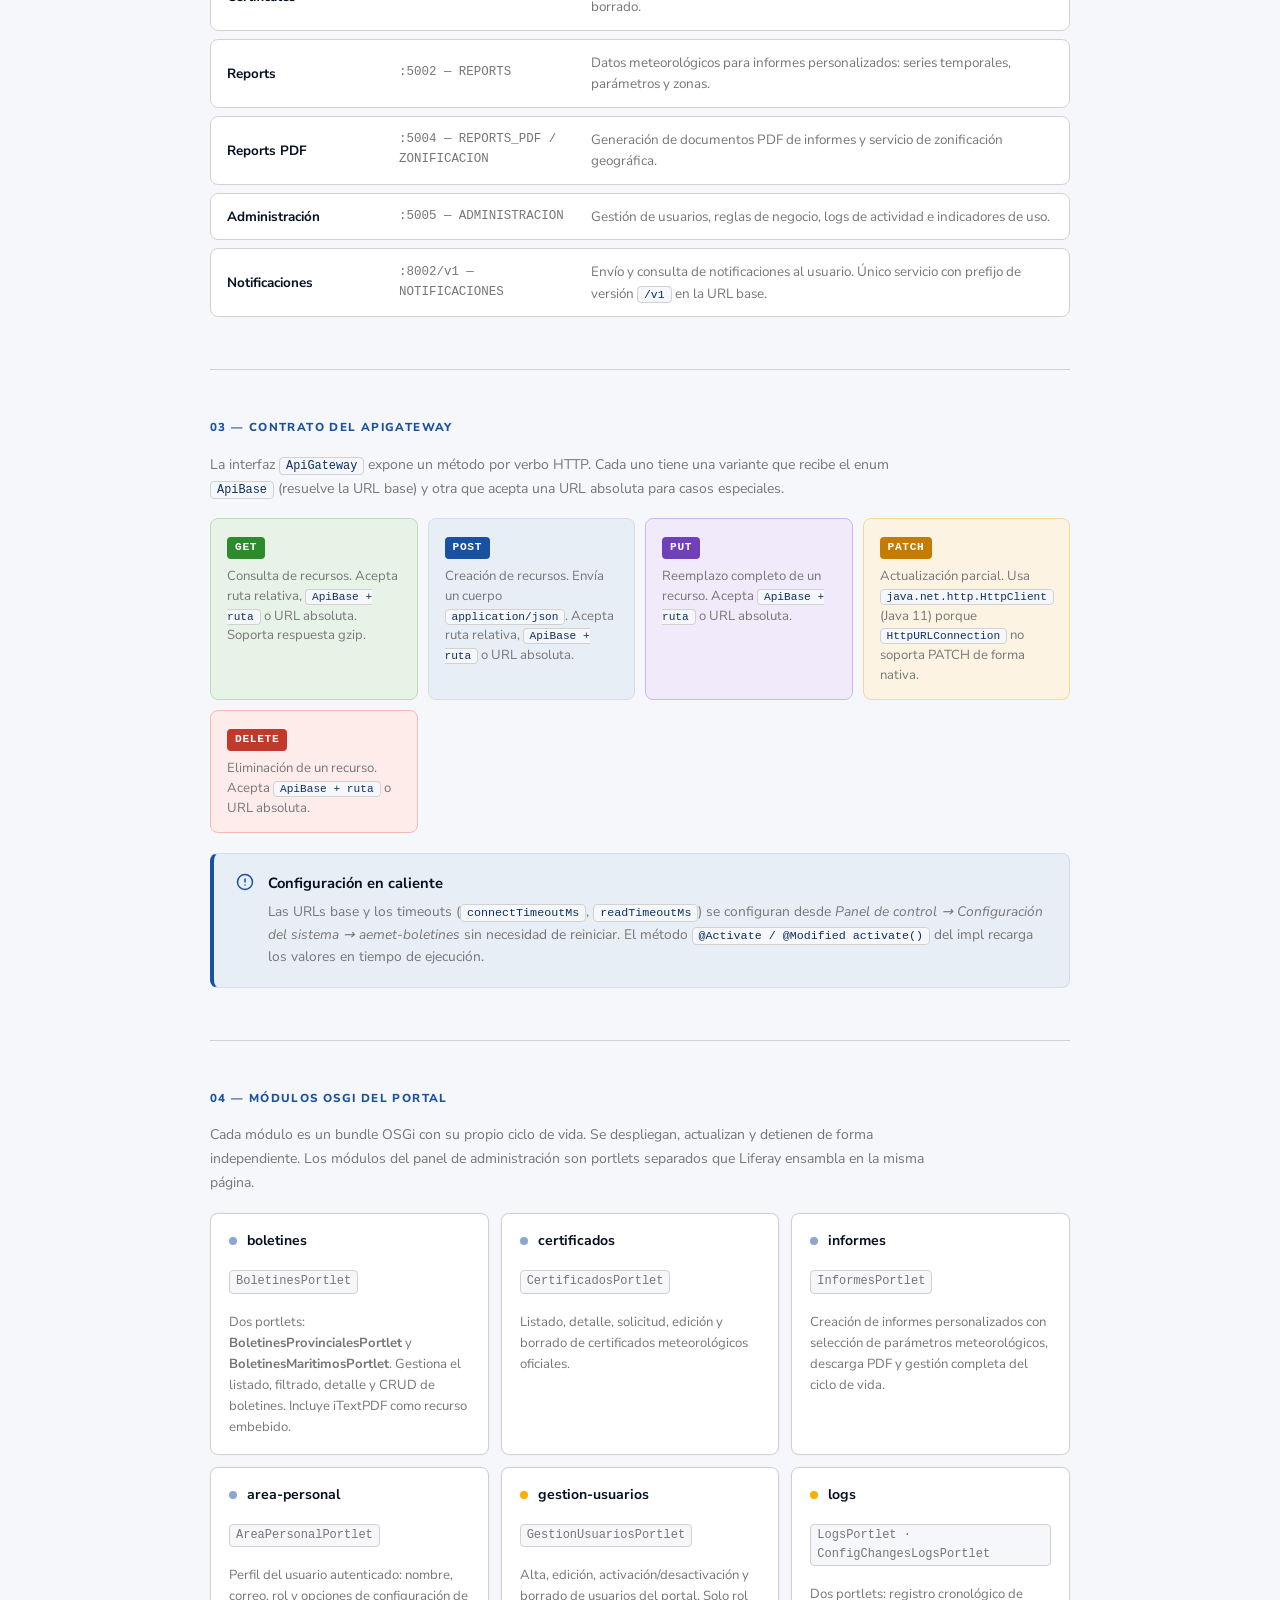
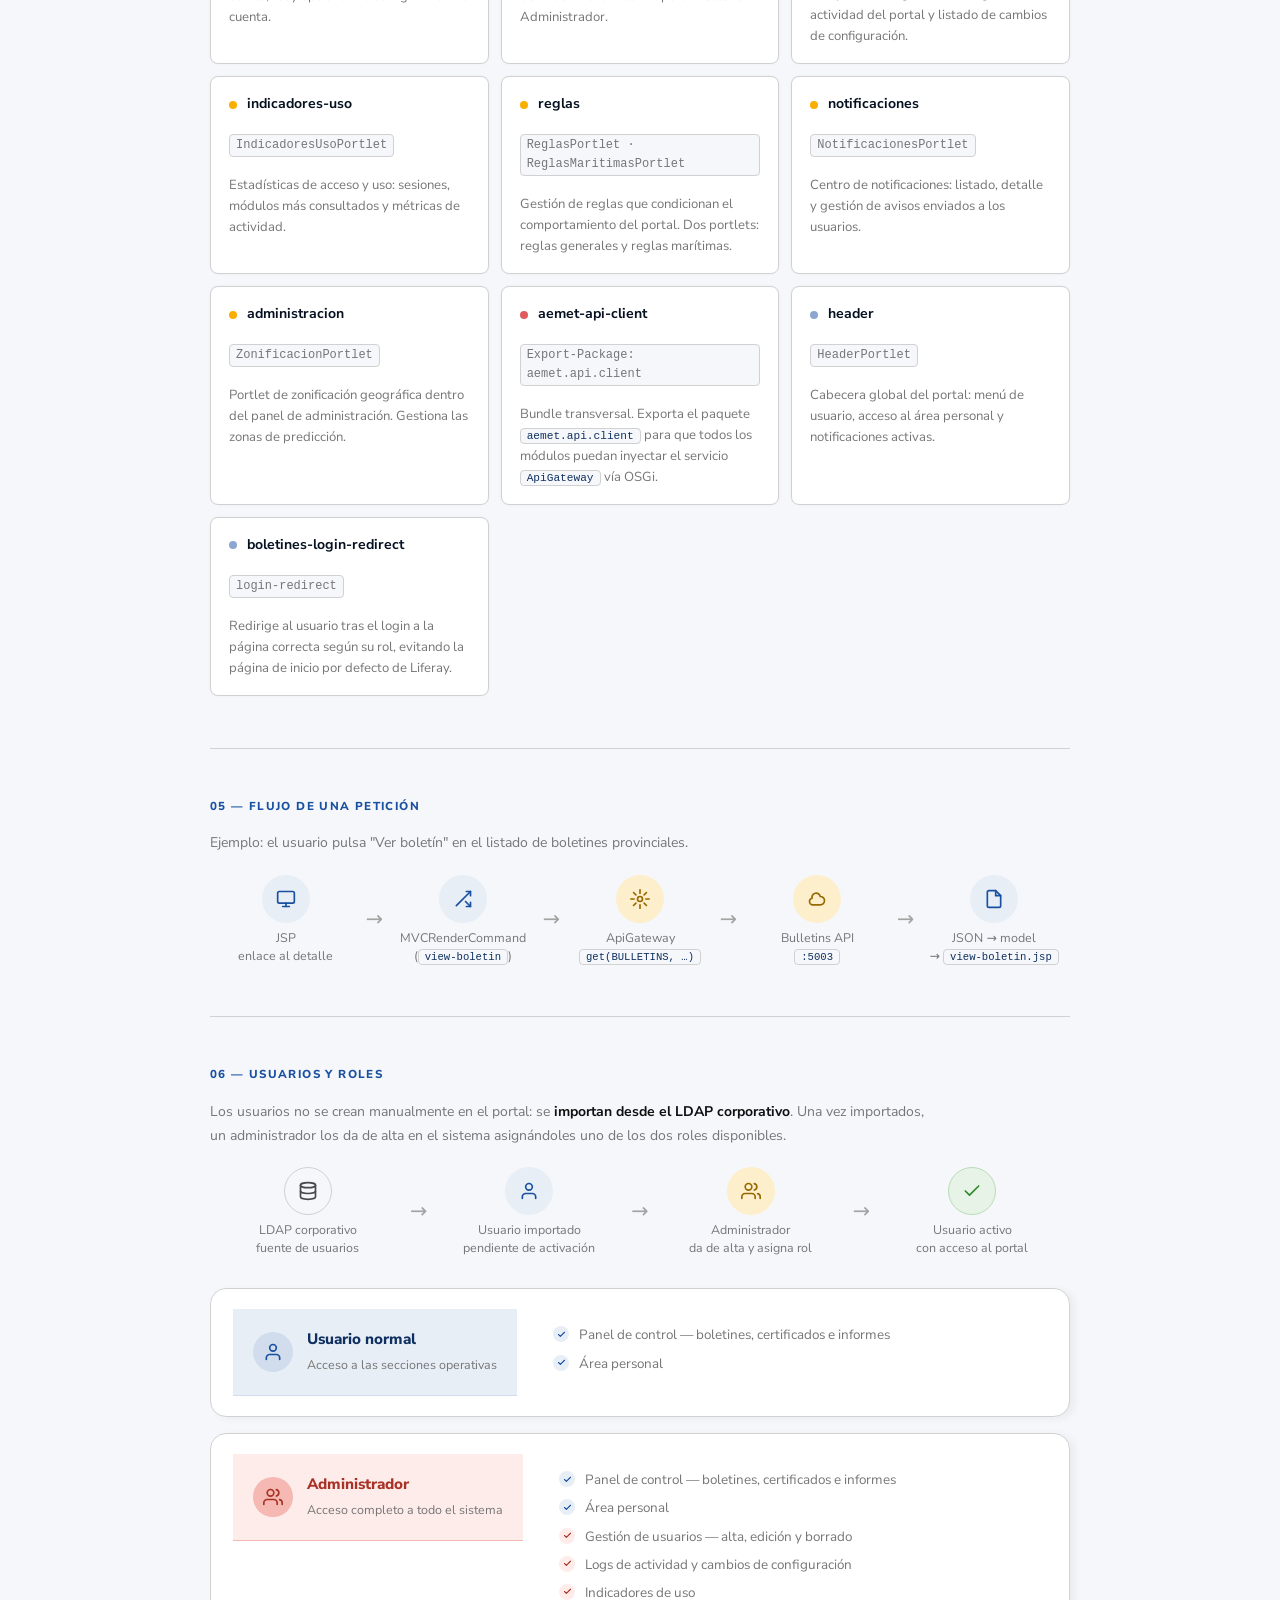
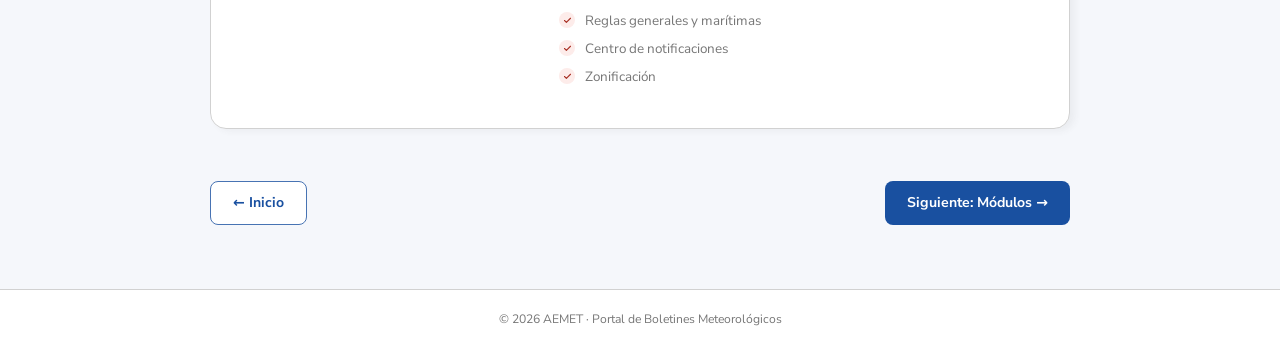
==== commit 18ba0ca4: "Limpiar cabecera y botón volver al inicio a la izquierda Elimina el subtítulo 'Portal de Boletines M" ====
--- a/arquitectura.html
+++ b/arquitectura.html
@@ -293,7 +293,6 @@
   <header class="site-header">
     <div class="header-inner">
       <a href="index.html"><img class="site-logo" src="img/logo.svg" alt="AEMET" /></a>
-      <span class="header-subtitle">Portal de Boletines Meteorológicos</span>
     </div>
   <div class="header-logos">
     <img src="img/logo_resiliencia_1.svg" alt="Plan de Recuperacion, Transformacion y Resiliencia" class="header-logo-inst" />
@@ -306,8 +305,8 @@
     <div class="page-container">
 
       <div style="display:flex;align-items:center;justify-content:space-between;margin-bottom:8px;">
+        <a href="index.html" class="back-btn">← Volver al inicio</a>
         <div class="page-tag">Sección 01</div>
-        <a href="index.html" class="back-btn">← Volver al inicio</a>
       </div>
       <h1 class="page-title">Arquitectura del sistema</h1>
       <div class="page-divider"></div>
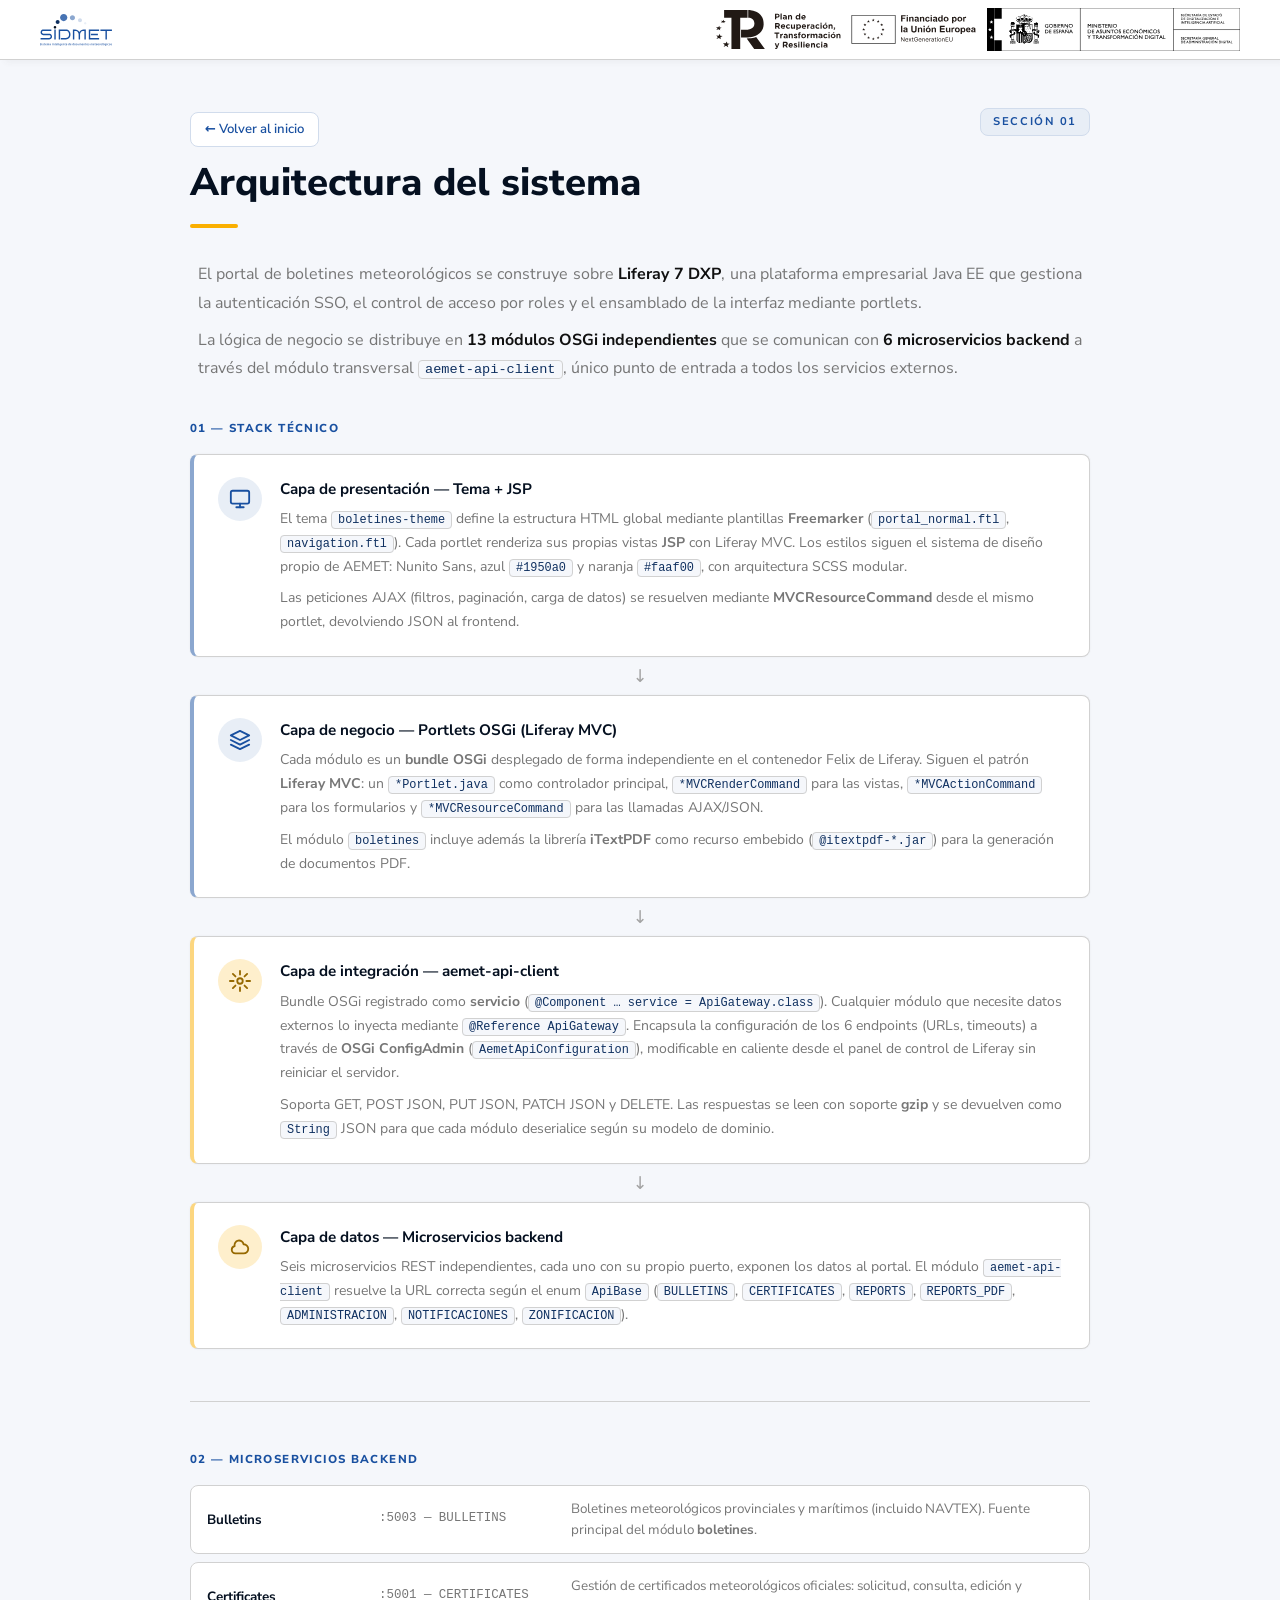
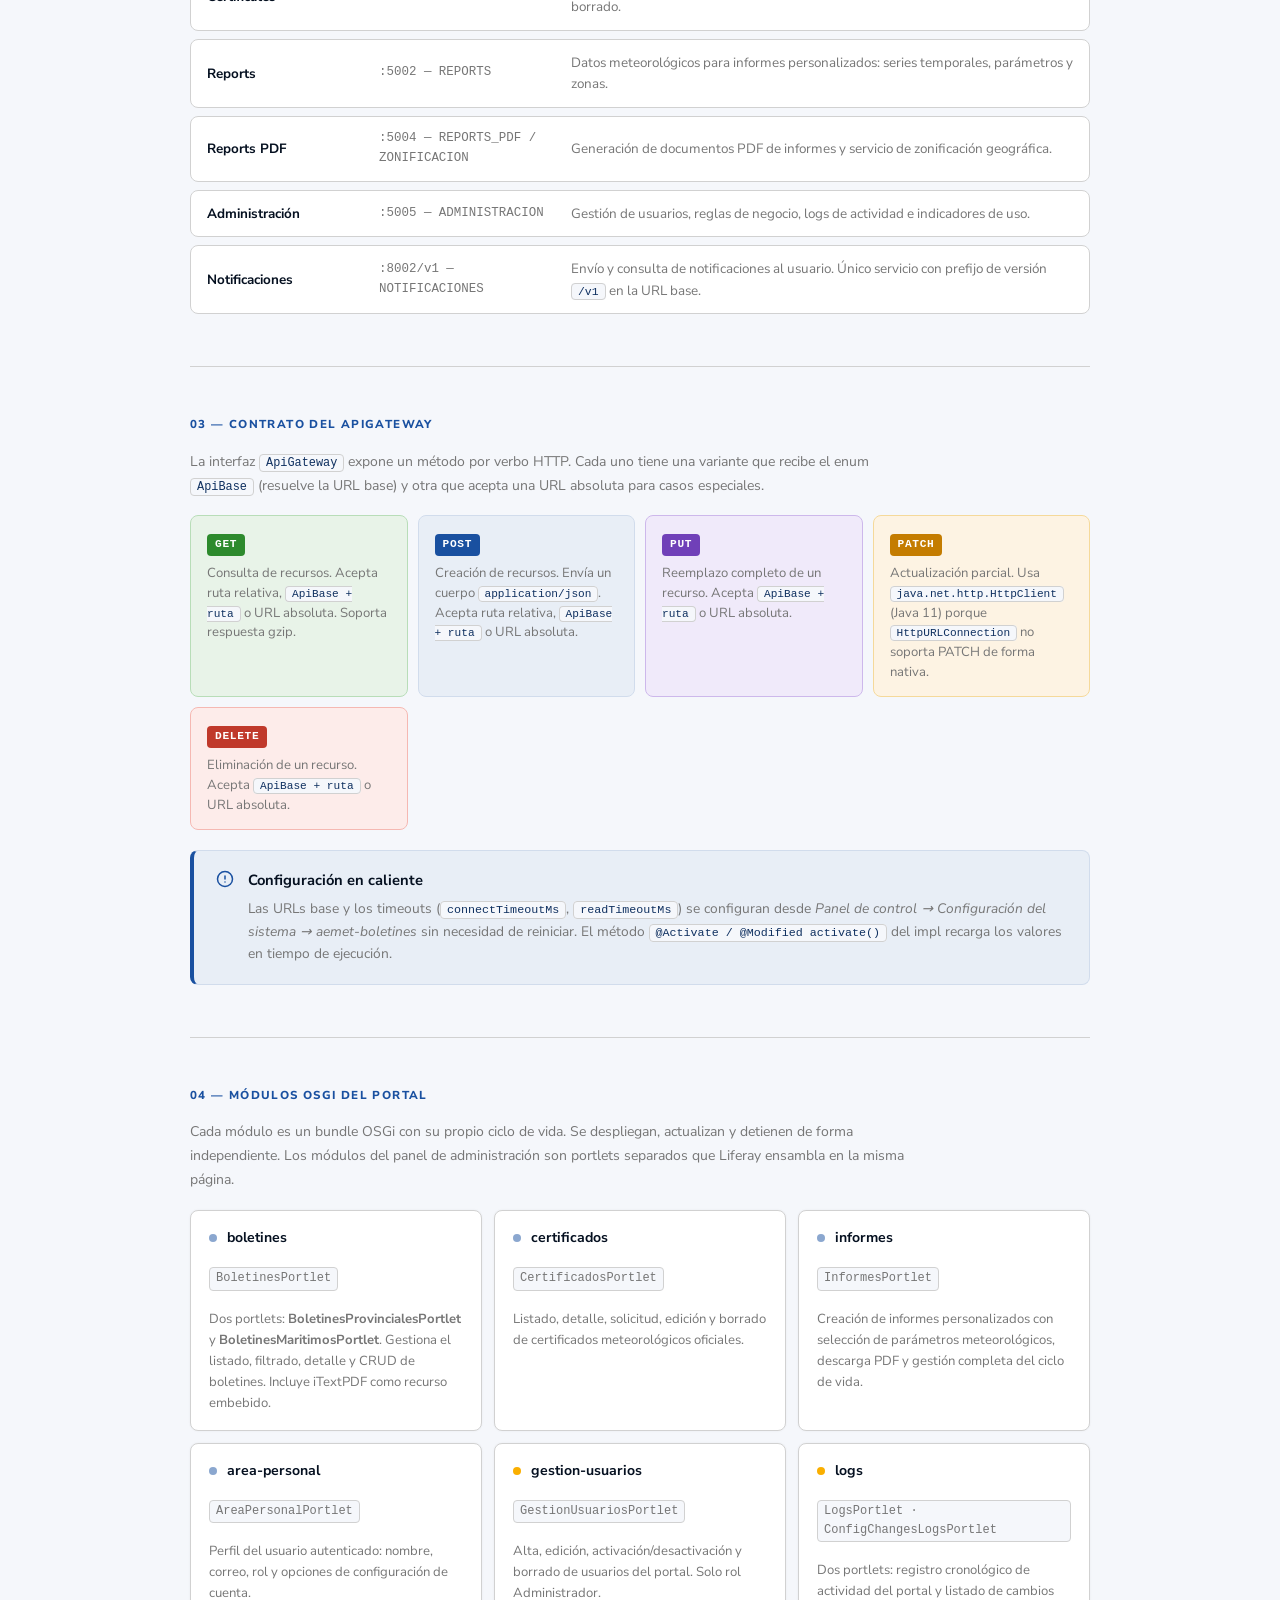
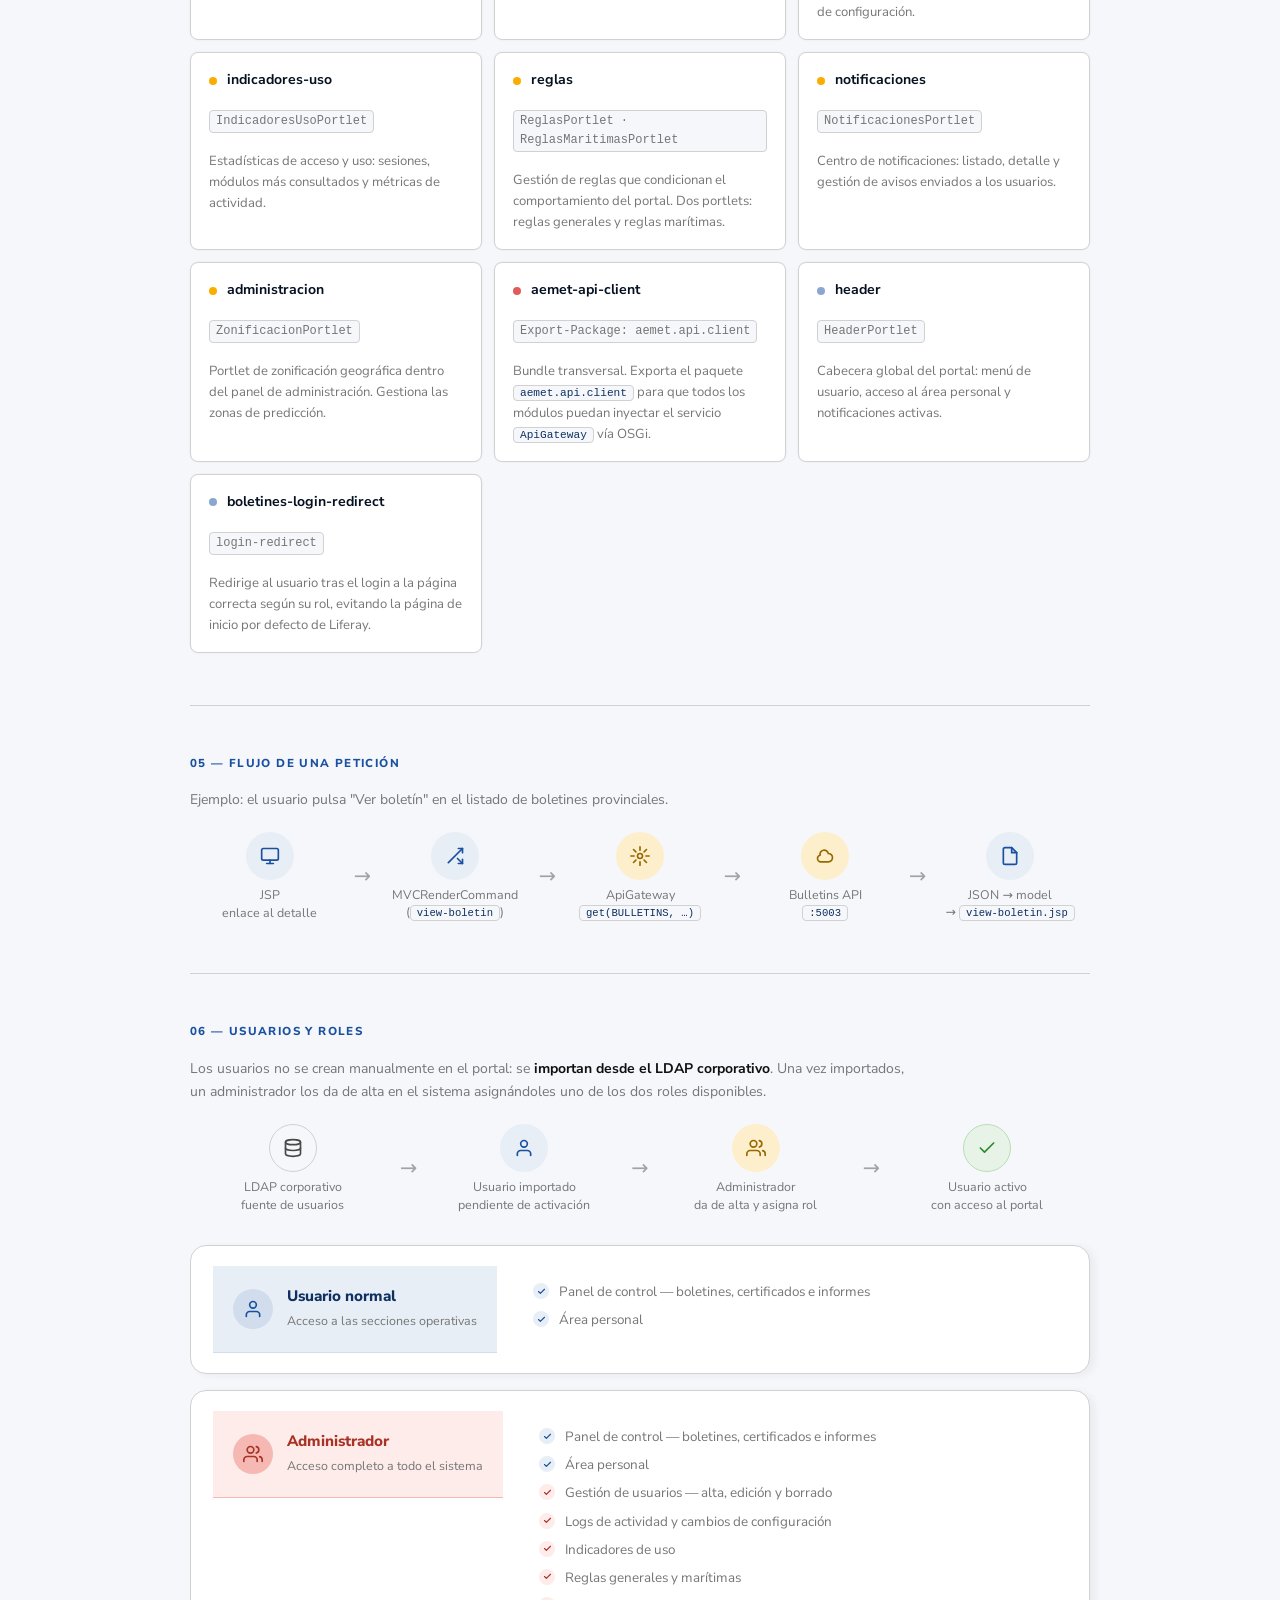
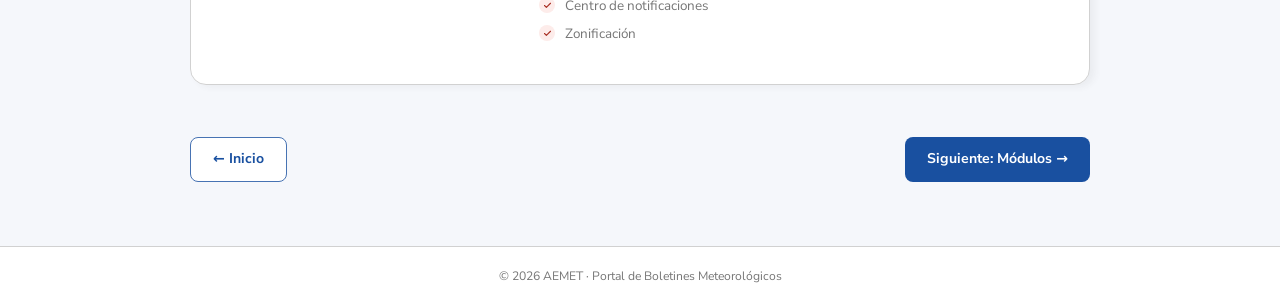
==== commit 8acbc70c: "Centrar contenido de arquitectura.html con max-width:900px Co-Authored-By: Claude Sonnet 4.6 <norepl" ====
--- a/arquitectura.html
+++ b/arquitectura.html
@@ -302,7 +302,7 @@
 </header>
 
   <main class="page-wrapper">
-    <div class="page-container">
+    <div class="page-container" style="max-width:900px;">
 
       <div style="display:flex;align-items:center;justify-content:space-between;margin-bottom:8px;">
         <a href="index.html" class="back-btn">← Volver al inicio</a>
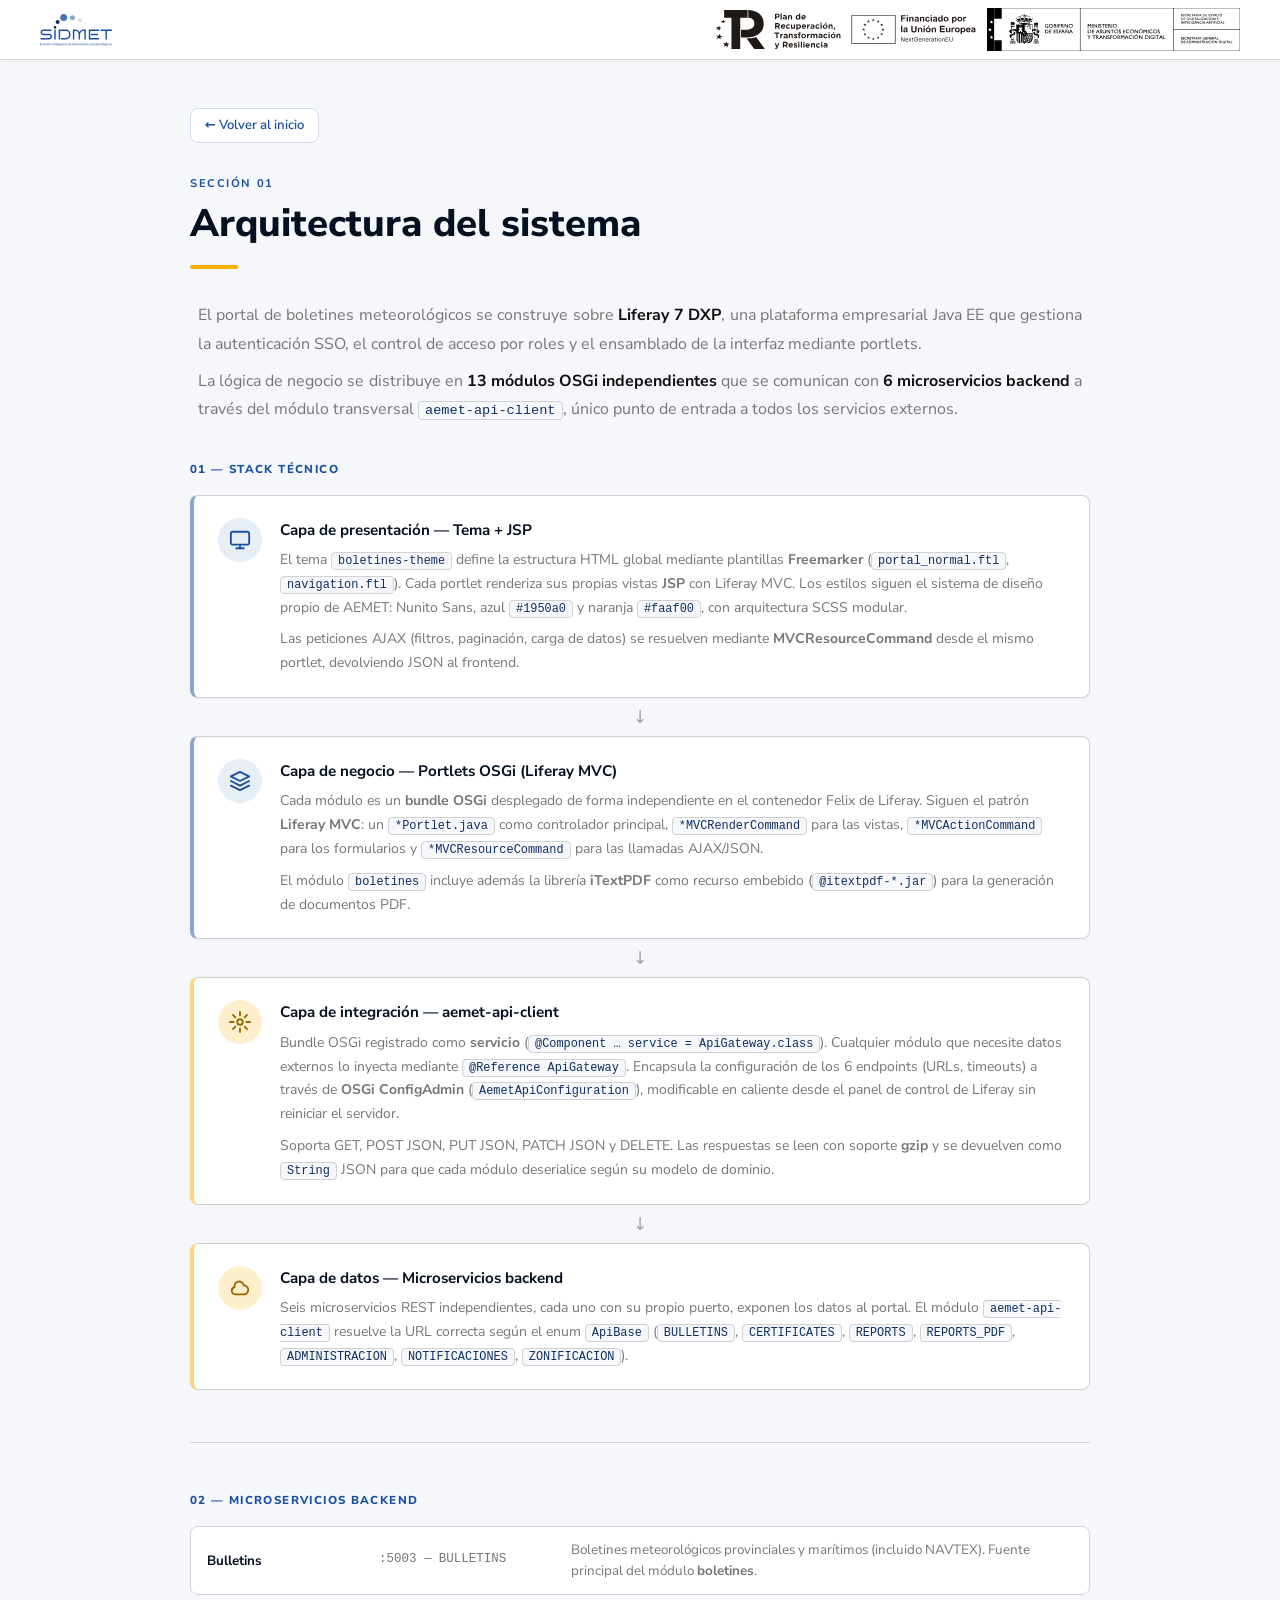
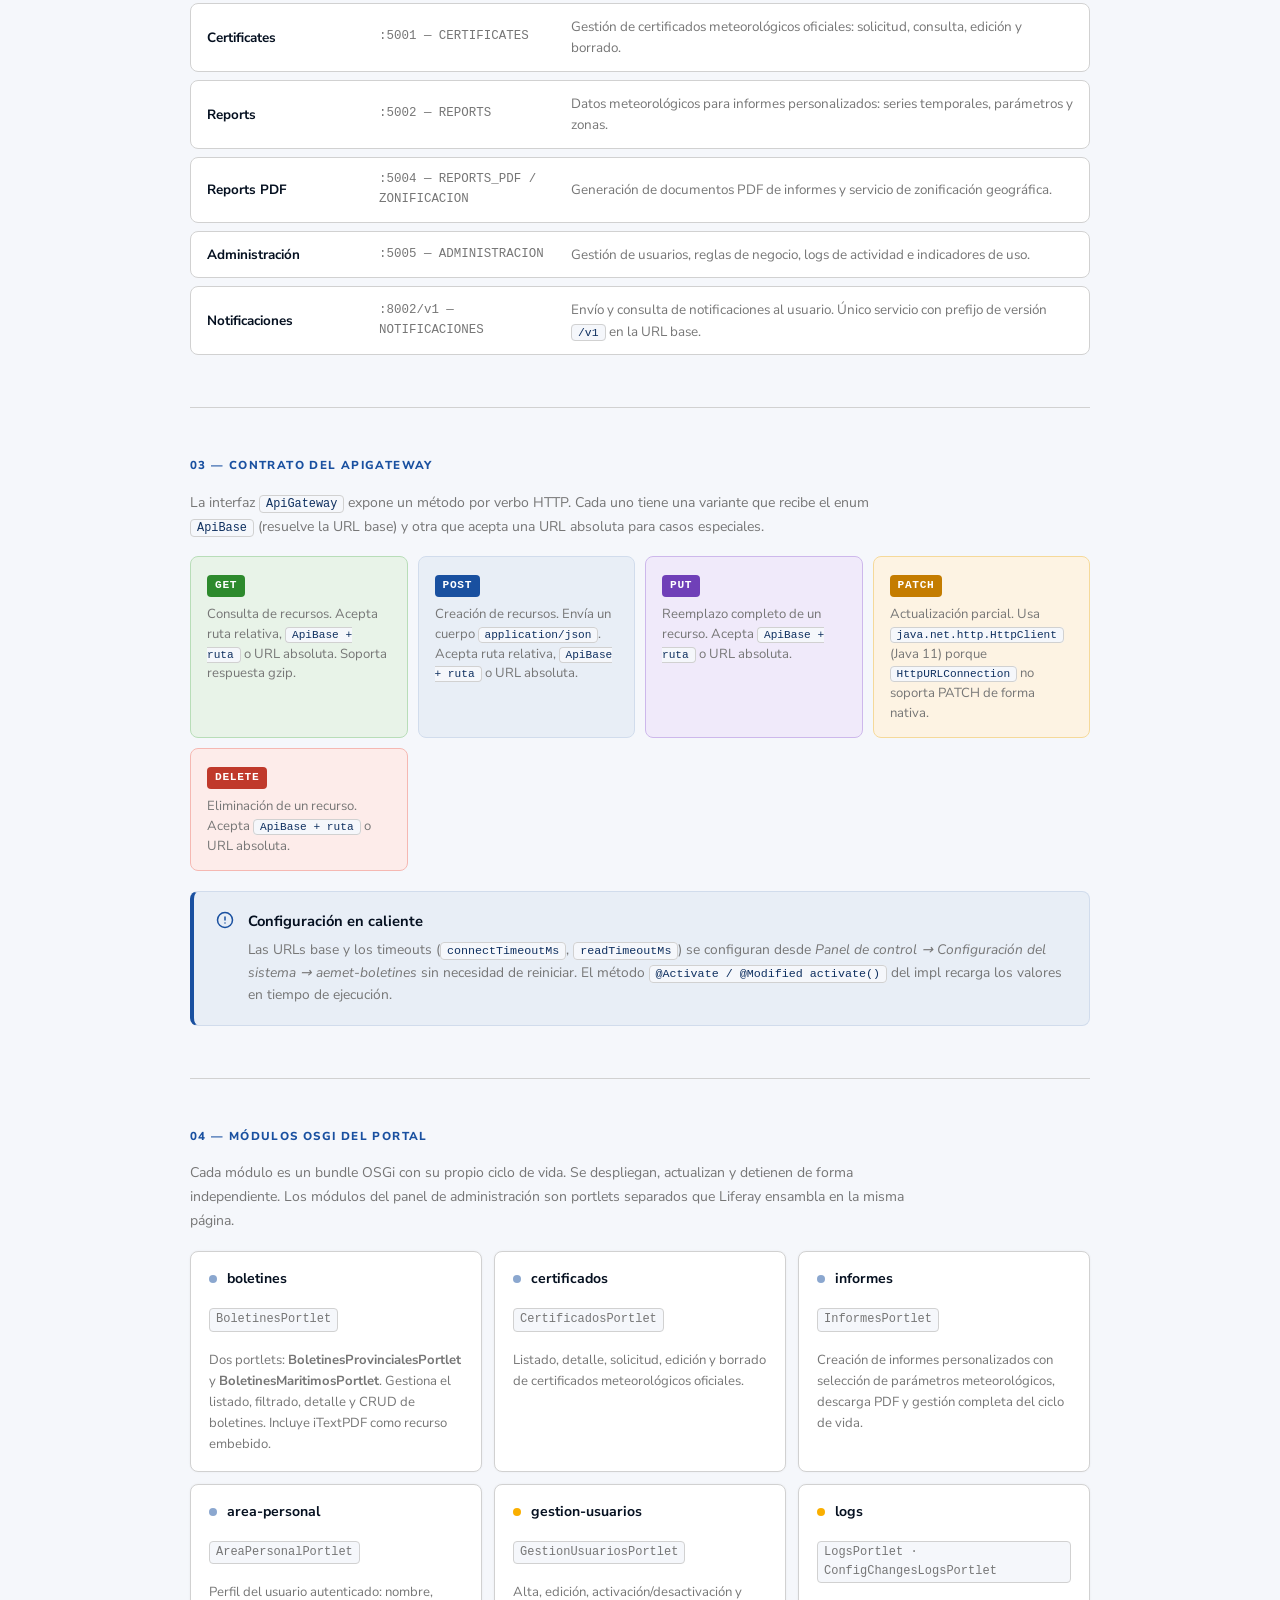
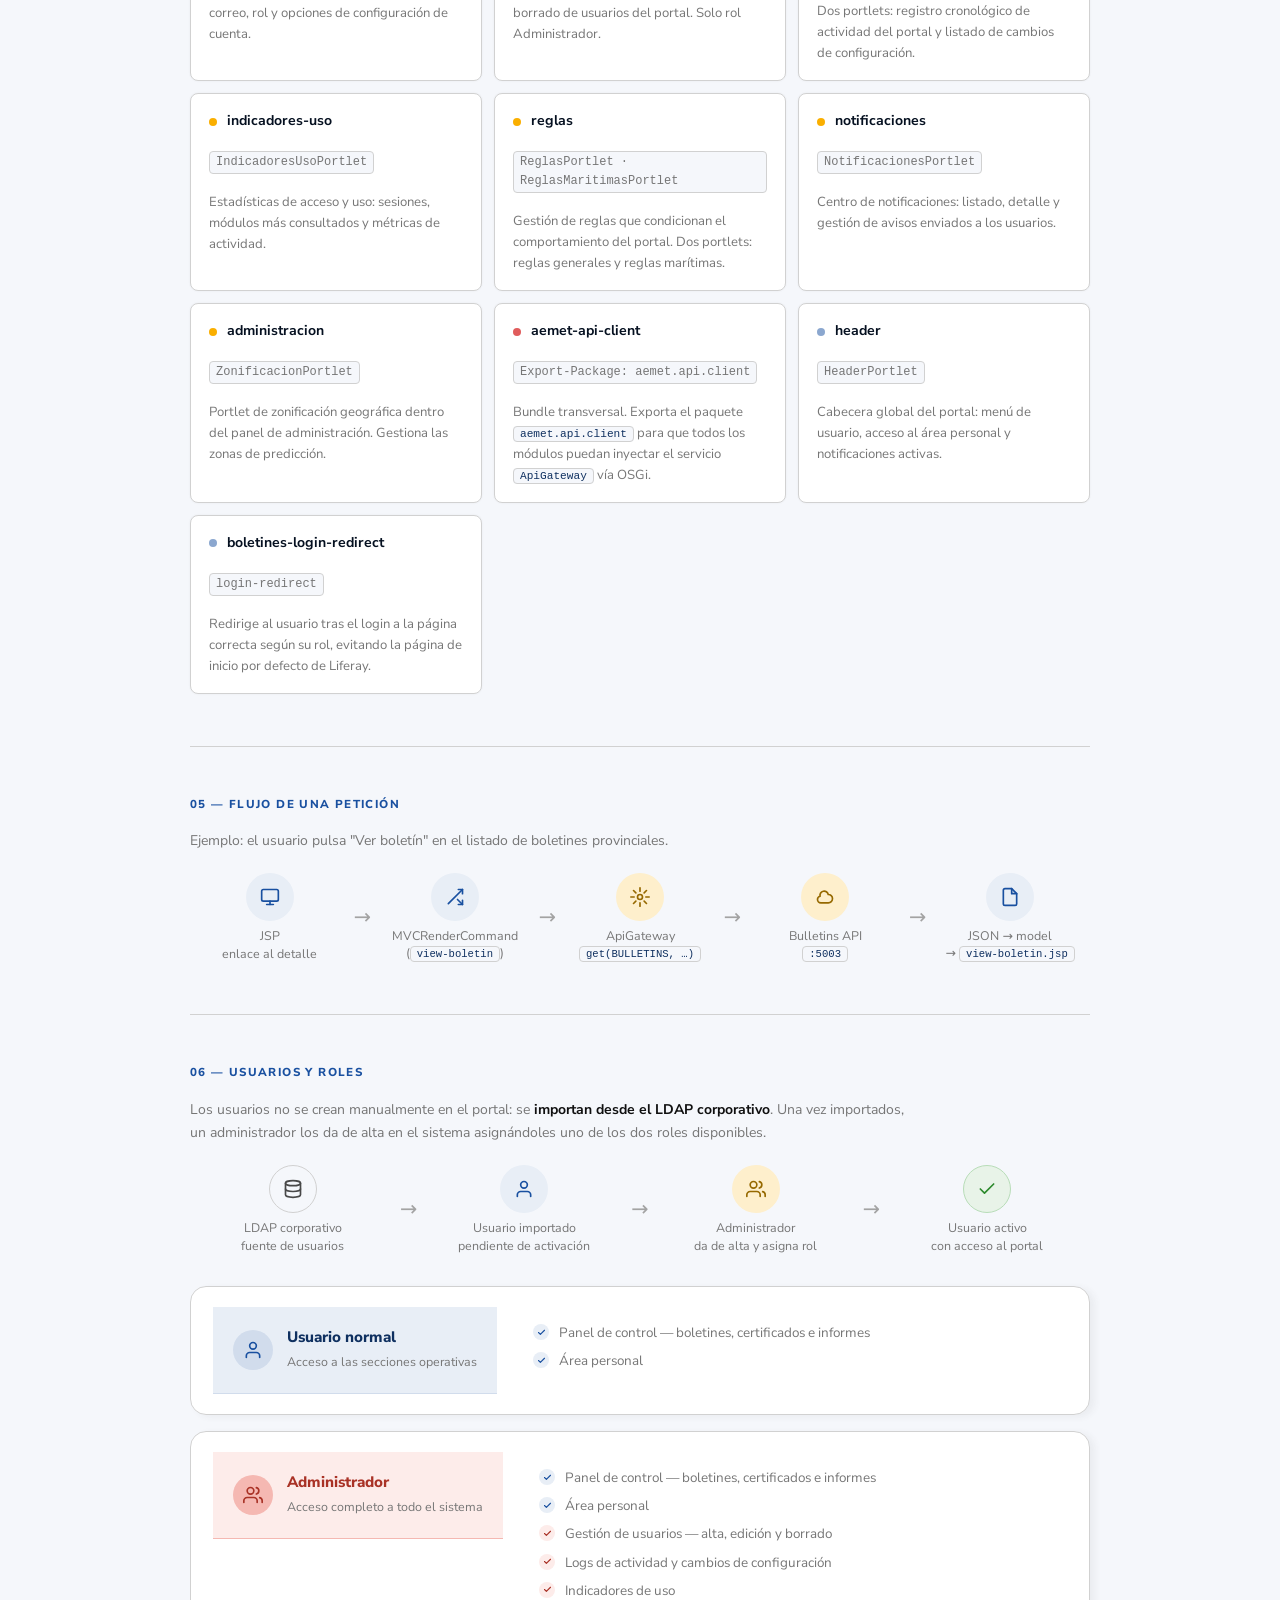
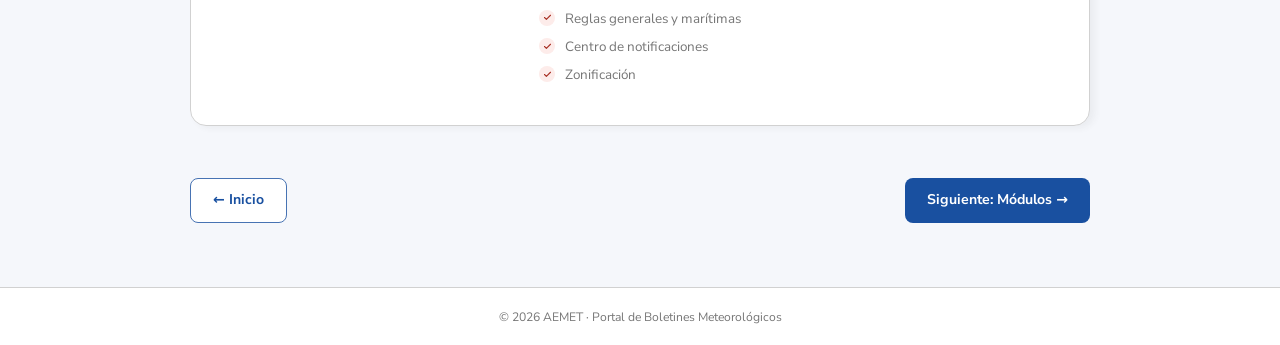
==== commit 83c987ec: "Refine subpage navigation and headers" ====
--- a/arquitectura.html
+++ b/arquitectura.html
@@ -304,10 +304,8 @@
   <main class="page-wrapper">
     <div class="page-container" style="max-width:900px;">
 
-      <div style="display:flex;align-items:center;justify-content:space-between;margin-bottom:8px;">
-        <a href="index.html" class="back-btn">← Volver al inicio</a>
-        <div class="page-tag">Sección 01</div>
-      </div>
+      <a href="index.html" class="back-btn page-back-link">← Volver al inicio</a>
+      <div class="page-tag">Sección 01</div>
       <h1 class="page-title">Arquitectura del sistema</h1>
       <div class="page-divider"></div>
 
--- a/css/styles.css
+++ b/css/styles.css
@@ -267,18 +267,17 @@
   max-width: 860px;
   width: 100%;
 }
+.page-back-link {
+  margin-bottom: 32px;
+}
 .page-tag {
-  display: inline-block;
+  display: block;
   font-size: 0.7rem;
   font-weight: 700;
   letter-spacing: 0.14em;
   text-transform: uppercase;
   color: var(--blue-500);
-  background: var(--blue-100);
-  border: 1px solid var(--blue-200);
-  padding: 4px 12px;
-  border-radius: var(--r-sm);
-  margin-bottom: 16px;
+  margin-bottom: 8px;
 }
 .page-title {
   font-size: clamp(1.7rem, 3.5vw, 2.4rem);
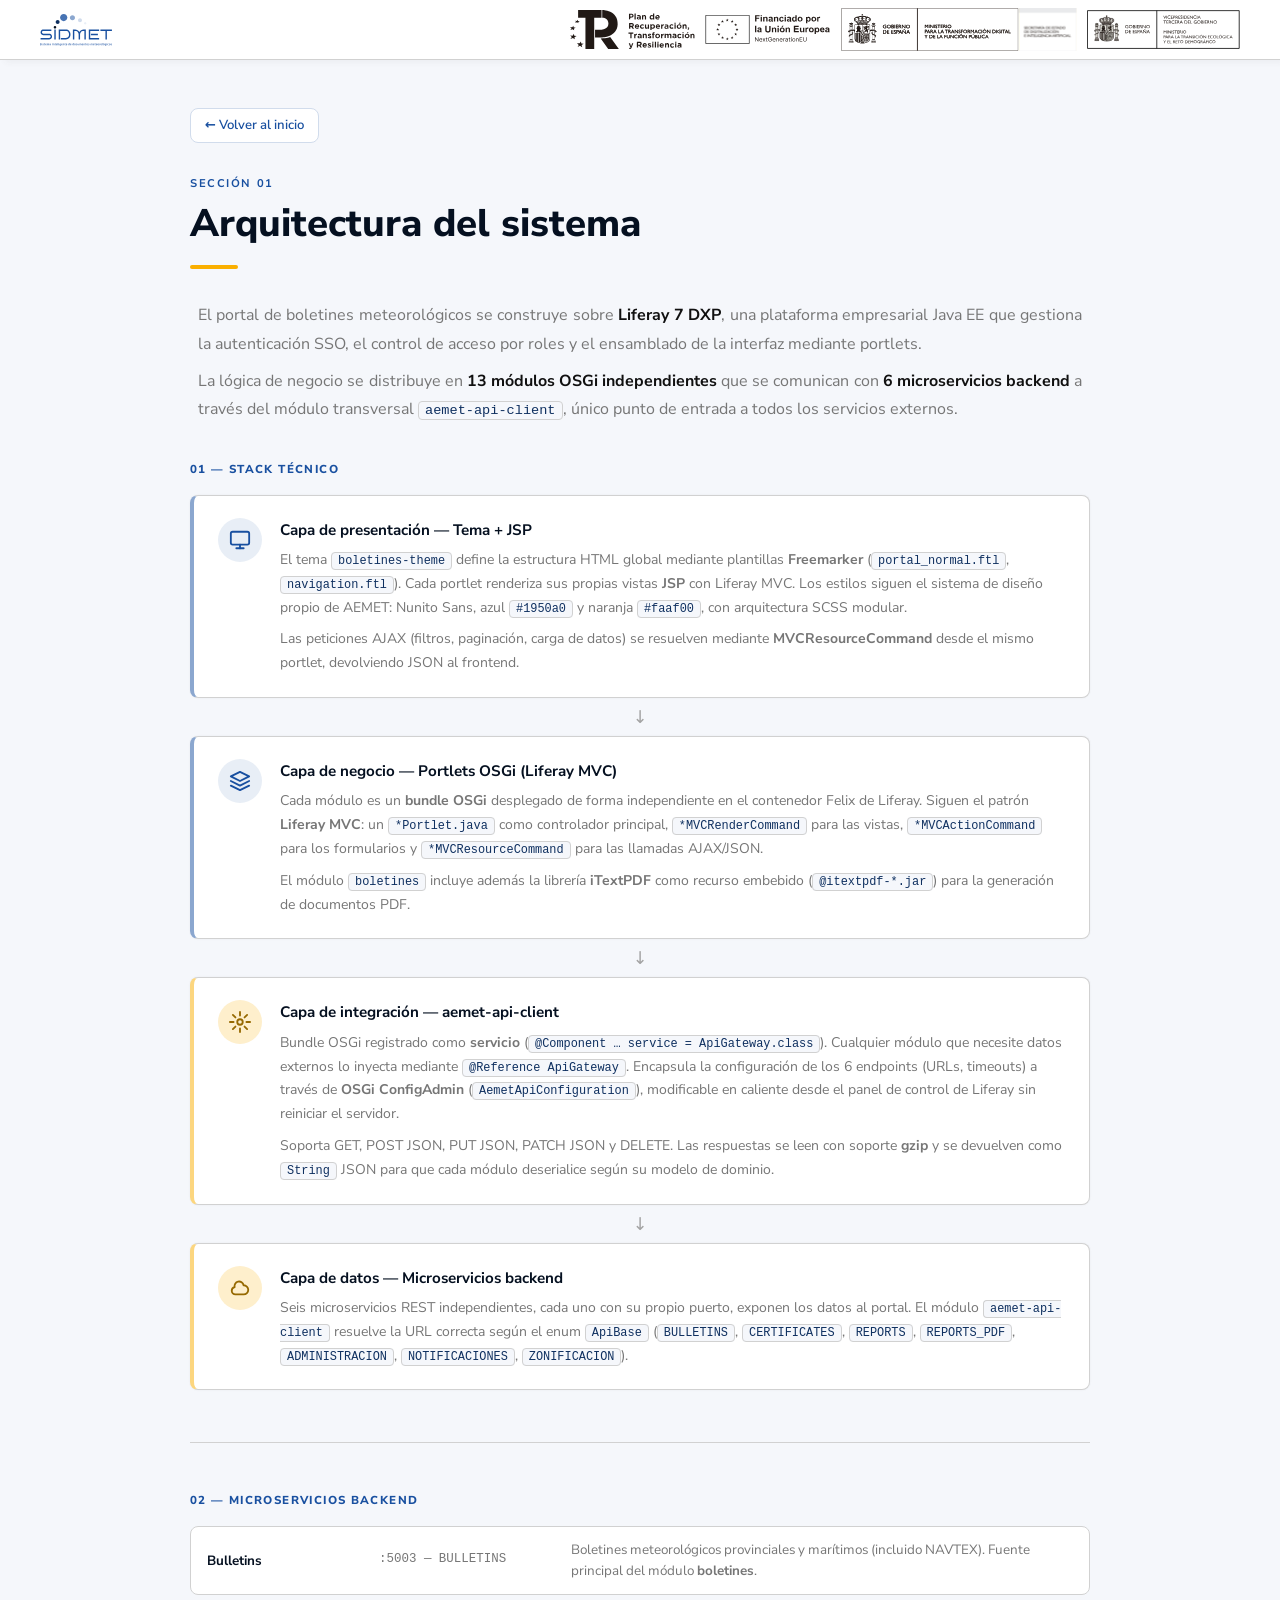
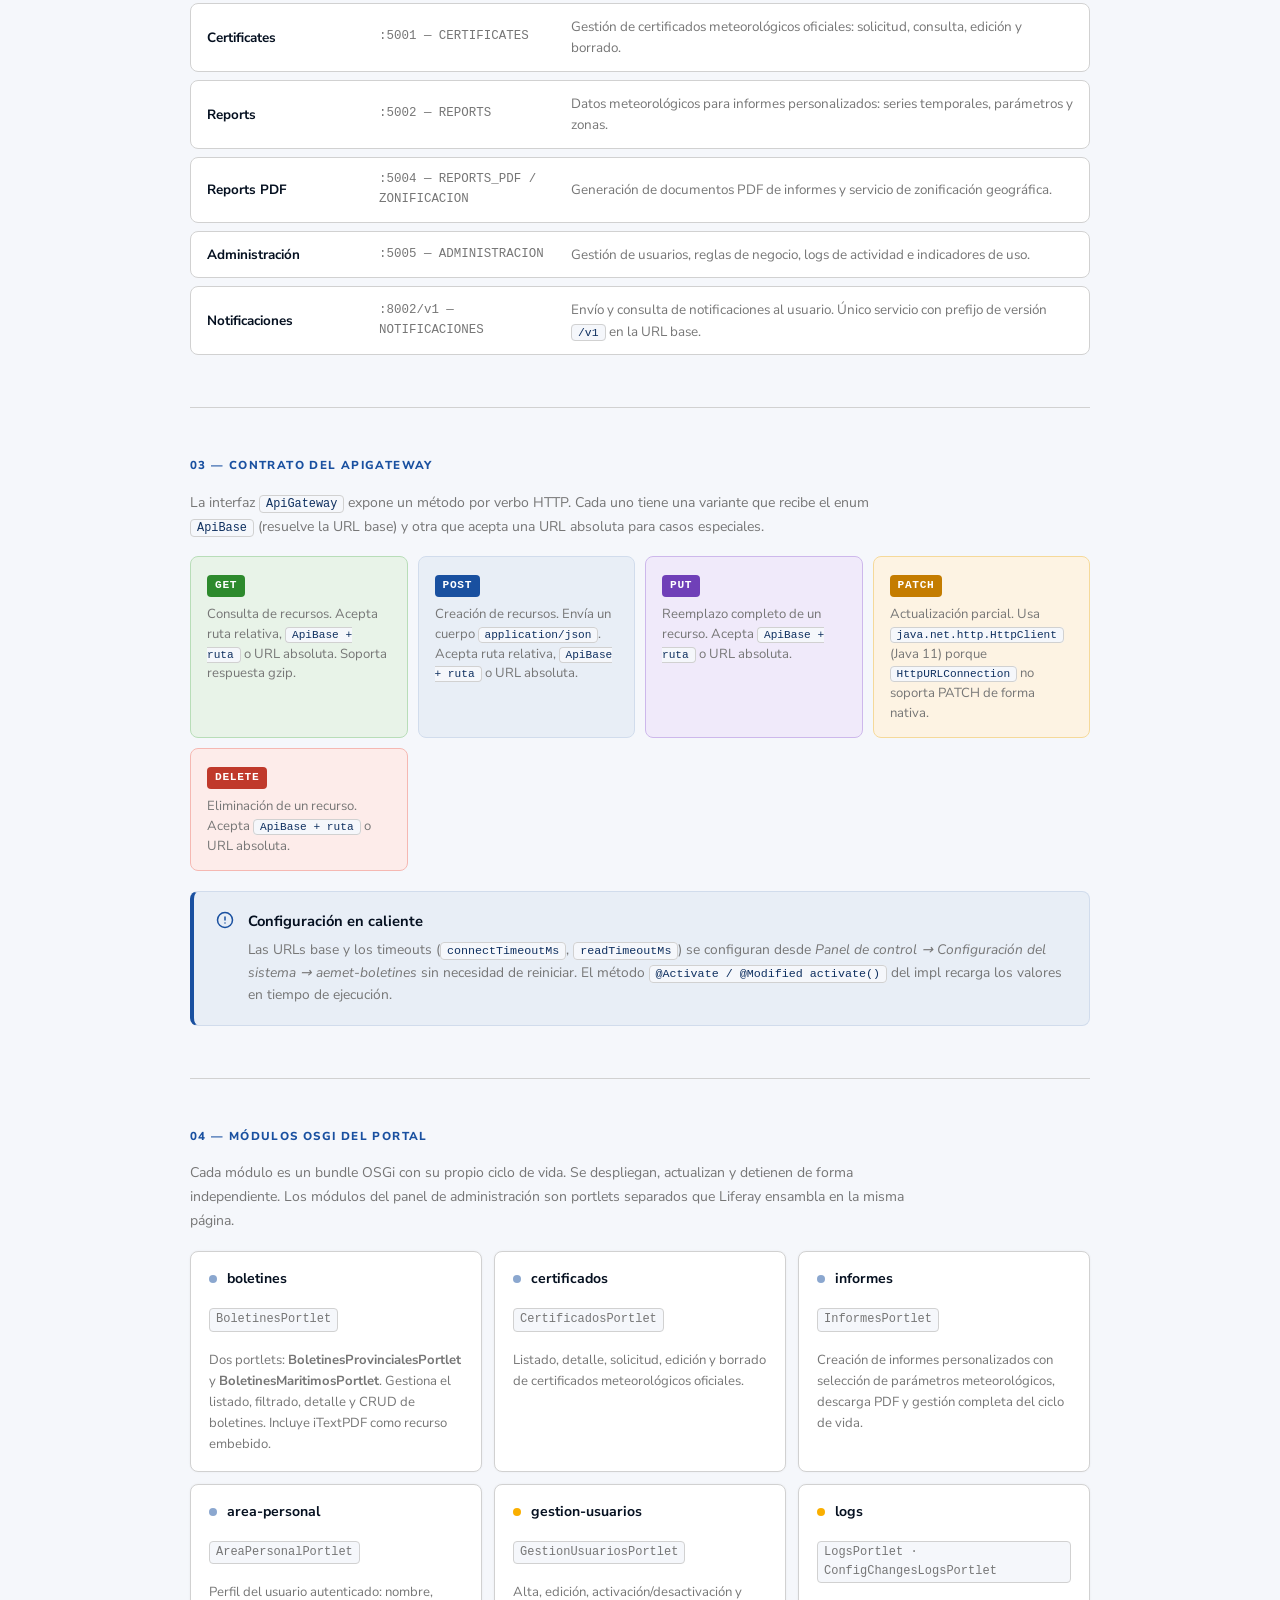
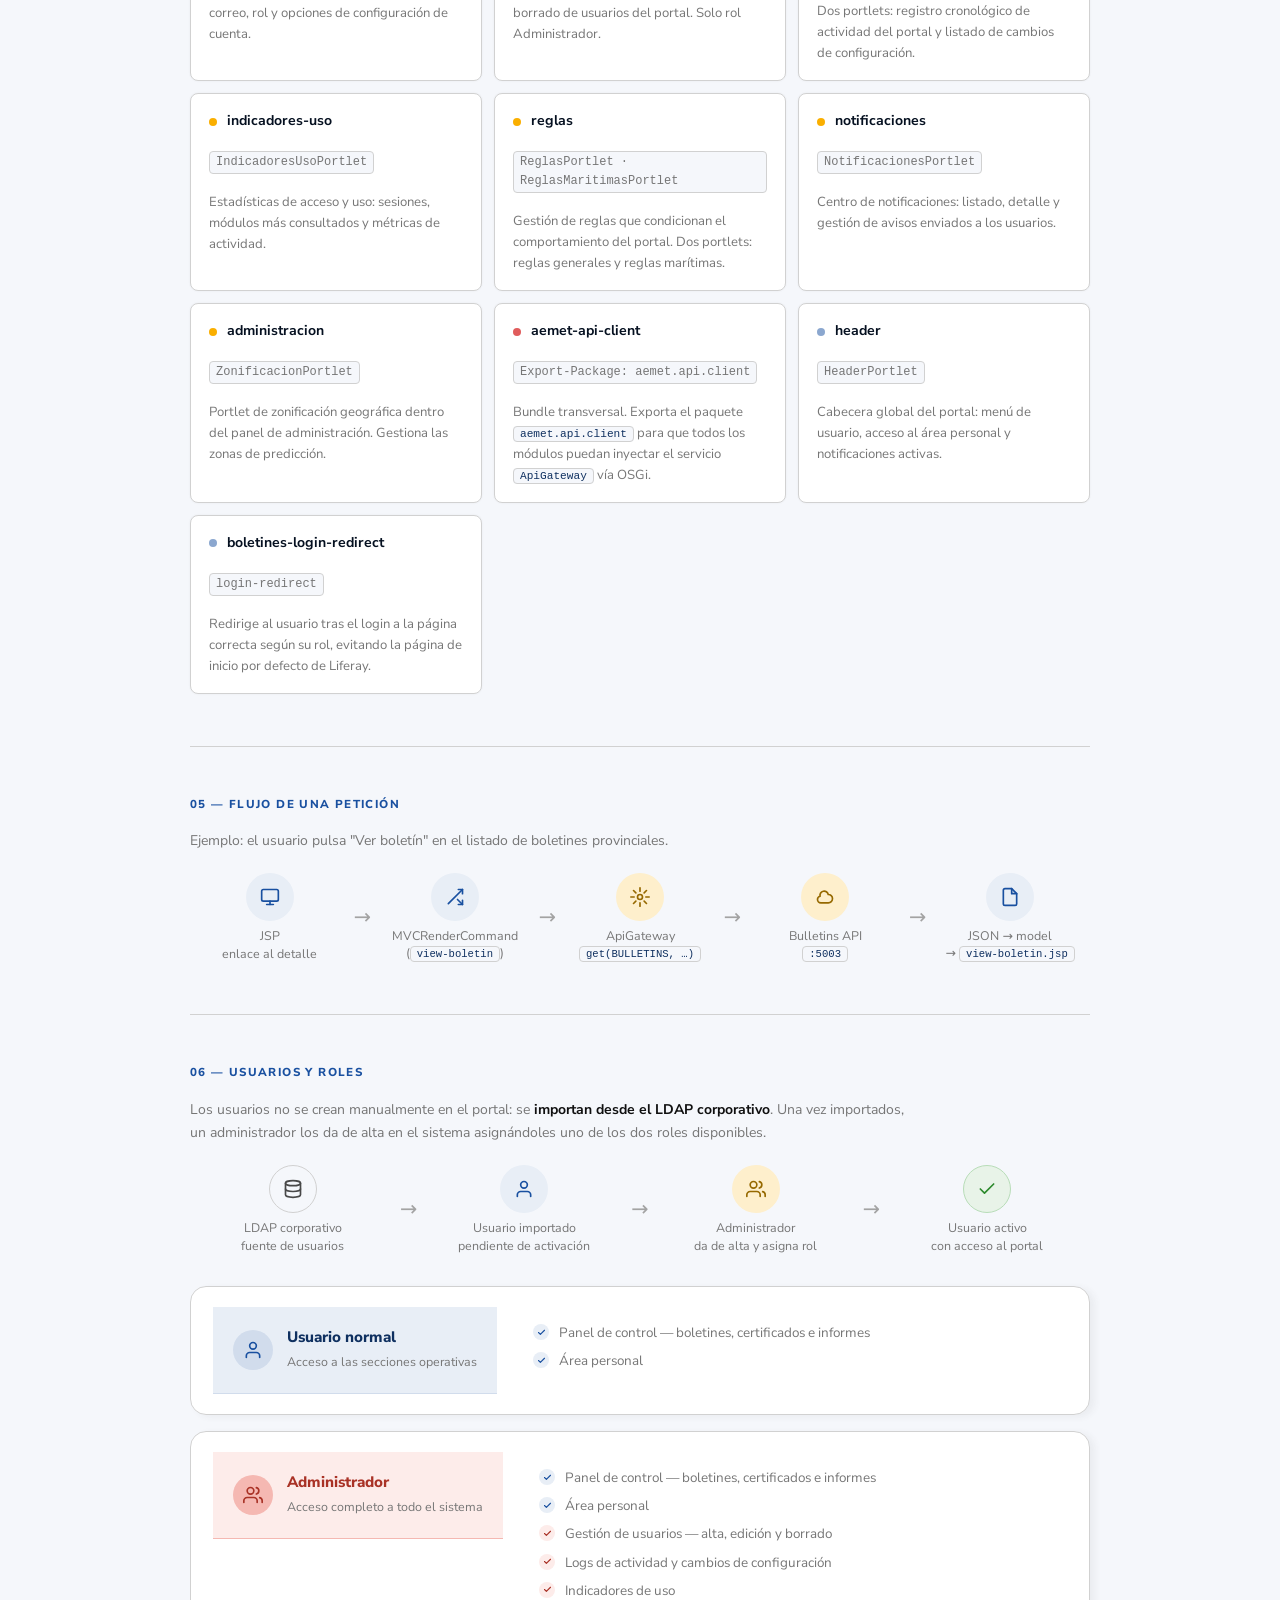
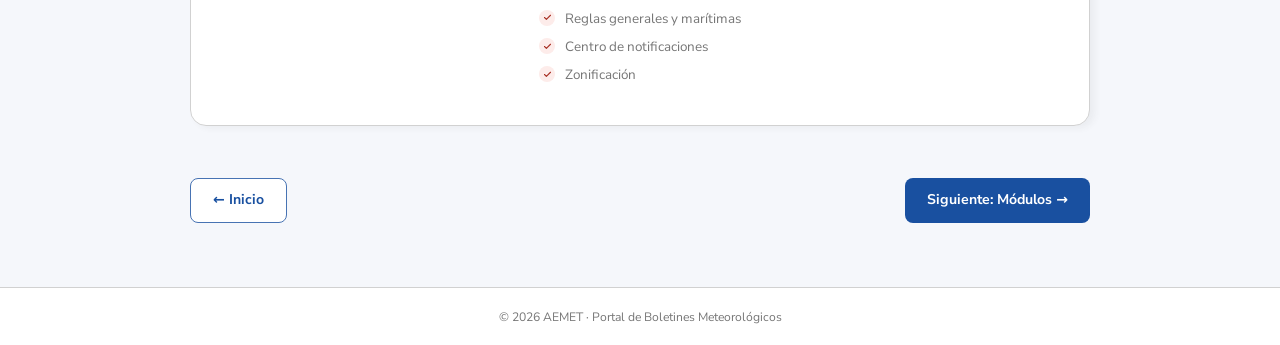
==== commit 23081230: "Actualizar logos institucionales en cabecera Sustituye los logos anteriores (resiliencia_1, UE_1, sg" ====
--- a/arquitectura.html
+++ b/arquitectura.html
@@ -295,9 +295,10 @@
       <a href="index.html"><img class="site-logo" src="img/logo.svg" alt="AEMET" /></a>
     </div>
   <div class="header-logos">
-    <img src="img/logo_resiliencia_1.svg" alt="Plan de Recuperacion, Transformacion y Resiliencia" class="header-logo-inst" />
-    <img src="img/logo_UE_1.svg" alt="Financiado por la Union Europea NextGenerationEU" class="header-logo-inst header-logo-ue" />
-    <img src="img/logo_sgad.svg" alt="Secretaria General de Administracion Digital" class="header-logo-inst header-logo-sgad" />
+    <img src="img/logo_resiliencia.svg" alt="Plan de Recuperacion, Transformacion y Resiliencia" class="header-logo-inst" />
+    <img src="img/logo_UE.svg" alt="Financiado por la Union Europea NextGenerationEU" class="header-logo-inst header-logo-ue" />
+    <img src="img/logoTransfDigital.svg" alt="Plan de Digitalizacion de las Administraciones Publicas" class="header-logo-inst header-logo-transfdig" />
+    <img src="img/miteco.svg" alt="Ministerio para la Transicion Ecologica y el Reto Demografico" class="header-logo-inst header-logo-miteco" />
   </div>
 </header>
 
--- a/css/styles.css
+++ b/css/styles.css
@@ -123,12 +123,11 @@
 .header-logo-ue {
   height: 30px;
 }
-.header-logo-sgad {
+.header-logo-transfdig {
   height: 44px;
 }
-.header-logo-mterd {
-  height: 52px;
-  filter: grayscale(1);
+.header-logo-miteco {
+  height: 40px;
 }
 
 .back-btn {
@@ -389,14 +388,15 @@
   border-left: 4px solid var(--orange-300);
   border-radius: var(--r-sm);
   padding: 18px 22px;
-  transition: box-shadow var(--t-sm), border-left-color var(--t-sm), transform var(--t-sm);
+  transition: box-shadow var(--t-sm), border-color var(--t-sm), transform var(--t-md), background var(--t-sm);
   box-shadow: var(--shadow-xs);
   animation: fadeUp 0.4s ease both;
 }
 .section-link-card:hover {
-  box-shadow: var(--shadow-lg);
+  background: var(--blue-100);
+  box-shadow: var(--shadow-xl);
   border-left-color: var(--orange-500);
-  transform: translateX(3px);
+  transform: translateY(-3px);
 }
 .section-link-left { display: flex; align-items: center; gap: 16px; }
 .section-link-num {
@@ -473,9 +473,10 @@
 
 /* ---- Responsive ---- */
 @media (max-width: 768px) {
-  .header-logo-inst { height: 28px; }
-  .header-logo-ue   { height: 22px; }
-  .header-logo-sgad { height: 32px; }
+  .header-logo-inst     { height: 28px; }
+  .header-logo-ue       { height: 22px; }
+  .header-logo-transfdig { height: 32px; }
+  .header-logo-miteco   { height: 28px; }
   .header-logos { gap: 8px; }
 }
 @media (max-width: 640px) {
